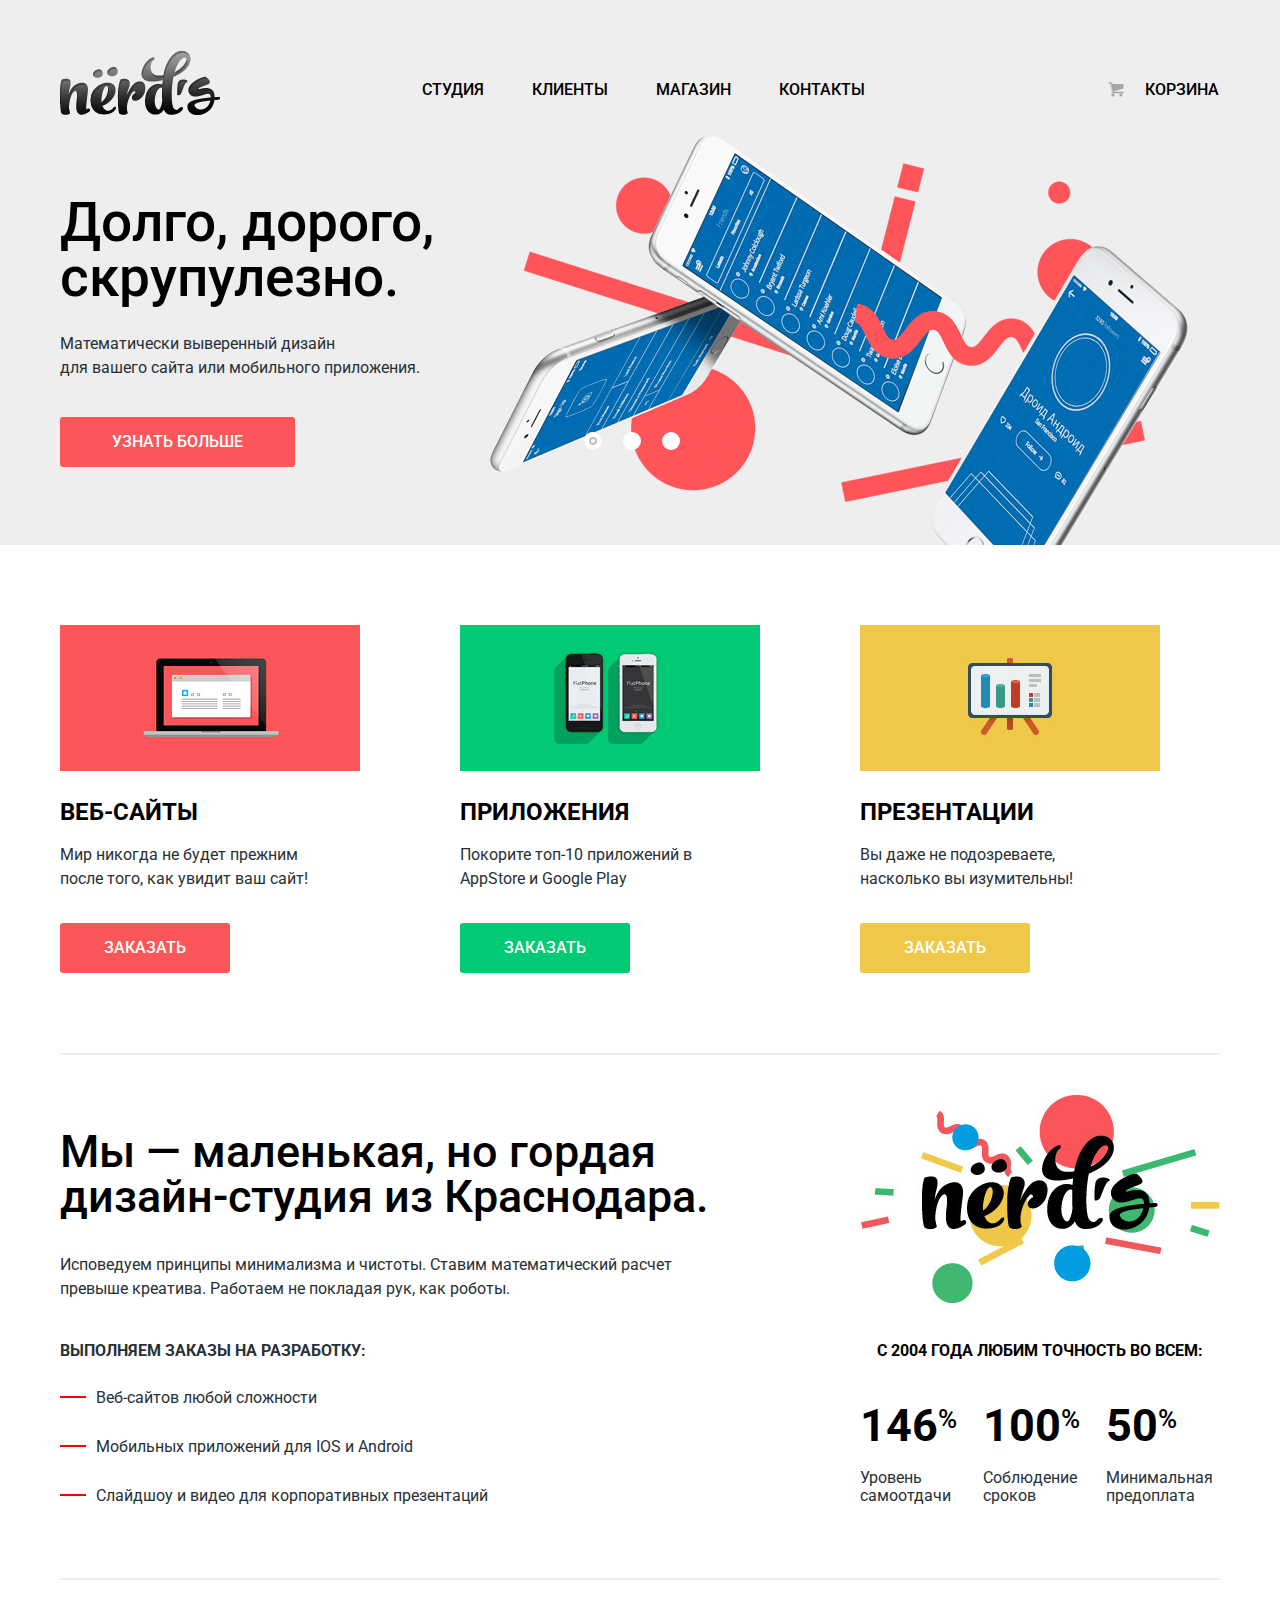
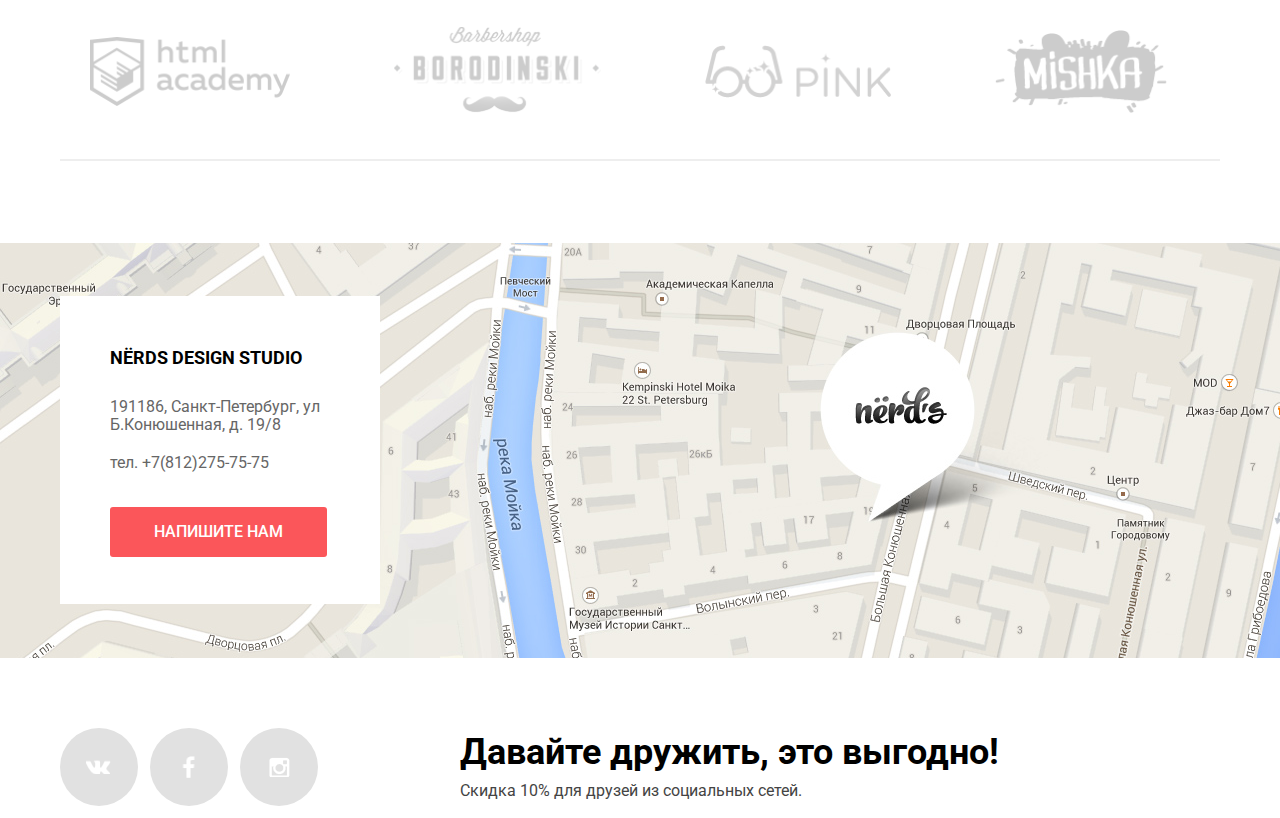
==== index.html @ c0fa2048 "15.02" ====
<!DOCTYPE html>
<html lang="ru">
  <head>
    <meta charset="utf-8">
    <title>Нёрдс</title>
    <link href="https://fonts.googleapis.com/css?family=Roboto:400,400i,500,700&amp;subset=cyrillic" rel="stylesheet">
    <link rel="stylesheet" type="text/css" href="css/normalize.css">
    <link rel="stylesheet" type="text/css" href="css/style.css">
  </head>
  <body>

    <header class="main-header">
      <div class="wrap clearfix">
        <nav class="main-nav">
          <a class="logo">
            <img src="img/content/nerds-logo.png" width="160" height="65" alt="Лого">
          </a>
          <ul class="main-menu">
            <li class="main-menu-item">
          	  <a href="#">Студия</a>
            </li>
            <li class="main-menu-item">
          	  <a href="#">Клиенты</a>
            </li>
            <li class="main-menu-item">
          	  <a href="catalog.html">Магазин</a>
            </li>
            <li class="main-menu-item">
          	  <a href="#">Контакты</a>
            </li>
          </ul>
        </nav>
        <div class="user-block">
      	  <a href="#">Корзина</a>
        </div>
      </div>  
    </header>

    <section class="slider">
        <input class="btn-1" type="radio" id="btn-1" name="toggle" checked>
        <input class="btn-2" type="radio" id="btn-2" name="toggle">
        <input class="btn-3" type="radio" id="btn-3" name="toggle">
      <div class="slider-controls">
        <label for="btn-1"></label>
        <label for="btn-2"></label>
        <label for="btn-3"></label>
      </div>
      <div class="wrap slides">
        <div class="slide slide-expensive">
          <div class="slide-text">
      	    <h2 class="slide-title title-main">Долго, дорого, скрупулезно.</h2>
      	    <p>Математически выверенный дизайн<br>
      	    для вашего сайта или мобильного приложения.</p>
      	    <a class="btn" href="#">Узнать больше</a>
      	  </div>
        </div>  
        <div class="slide slide-math">
      	  <div class="slide-text">
      	    <h2 class="slide-title title-main">Любим математику,
             как никто другой</h2>
      	    <p>Никакого креатива, только математические формулы для расчета идеальных пропорций.</p>
      	    <a class="btn" href="#">Узнать больше</a>
      	  </div>
        </div>
        <div class="slide slide-night">
      	  <div class="slide-text">
      	    <h2 class="slide-title title-main">Только ночь, только хардкор</h2>
      	    <p>Работать днем как все? Мы против этого. Ближе к полуночи работа только начинается.</p>
            <a class="btn" href="#">Узнать больше</a>
      	  </div>
        </div>
      </div>  
    </section>

    <main class="wrap">
      <ul class="advantages clearfix">
        <li class="advantage advantage-web">
          <h2 class="title-secondary advantage-title">Веб-сайты</h2>
          <p>Мир никогда не будет прежним после того, как увидит ваш сайт!</p>
          <a class="btn" href="#">Заказать</a>
        </li>
        <li class="advantage advantage-apps">
          <h2 class="title-secondary advantage-title">Приложения</h2>
          <p>Покорите топ-10 приложений в AppStore и Google Play</p>
          <a class="btn" href="#">Заказать</a>
        </li>
        <li class="advantage advantage-presentation">
          <h2 class="title-secondary advantage-title">Презентации</h2>
          <p>Вы даже не подозреваете, насколько вы изумительны!</p>
          <a class="btn" href="#">Заказать</a>
        </li>  
      </ul>
      <div class="promo clearfix">
        <section class="promo-text">
          <h2 class="promo-text-title">Мы — маленькая, но гордая дизайн-студия из Краснодара.</h2>
          <p>Исповедуем принципы минимализма и чистоты. Ставим математический расчет
          превыше креатива. Работаем не покладая рук, как роботы.</p>
          <h3 class="promo-text-title-second">
            Выполняем заказы на разработку:
          </h3>
          <ul class="features">
            <li>
              Веб-сайтов любой сложности
            </li>
            <li>
              Мобильных приложений для IOS и Android
            </li>
            <li>  
              Слайдшоу и видео для корпоративных презентаций
            </li>  
          </ul>
        </section>
        <div class="promo-block-main">
      	  <h4 class="title-percents">С 2004 года любим точность во всем:</h4>
      	  <ul class="percents">
      	    <li class="percents-item">
      	      <span class="number">146<sup>%</sup></span>
      	      <span class="number-item">Уровень самоотдачи</span>
      	    </li>
      	    <li class="percents-item">
      	      <span class="number">100<sup>%</sup></span>
      	      <span class="number-item">Соблюдение сроков</span>
      	    </li>
      	    <li class="percents-item">
      	      <span class="number">50<sup>%</sup></span>
      	      <span class="number-item">Минимальная предоплата</span>
      	    </li>
      	  </ul>
        </div>
      </div>  
      <div class="logos clearfix">
      	<img class="company-logo" src="img/content/htmlacademy-logo.png" width="200" height="68" alt="HTML Academy">
      	<img class="company-logo" src="img/content/borodinski-logo.png" width="207" height="90" alt="BORODINSKI">
        <img class="company-logo" src="img/content/pink-logo.png" width="186" height="51" alt="Pink">
        <img class="company-logo" src="img/content/mishka-logo.png" width="172" height="84" alt="MISHKA">
      </div>

    </main>

    <footer class="main-footer">
      <div class="map">
        <img src="img/content/map.jpg" width="1440" height="416" alt="Карта">
        <div class="wrap">
      	  <div class="mail-us">
      	    <h3 class="title-third-type mail-us-title">Nërds design studio</h3>
      	    <address>
      	    191186, Санкт-Петербург, ул Б.Конюшенная, д. 19/8
            </address>
      	    <p>тел. +7(812)275-75-75</p>
      	    <a class="btn" href="#">Напишите нам</a>
          </div>  
      	</div>
      </div>
      <div class="footer-bottom wrap clearfix">
        <div class="social-footer">
          <a class="social-btn vk" href="#">Вконтакте</a>
          <a class="social-btn fb" href="#">Фейсбук</a>
          <a class="social-btn inst" href="#">Инстаграм</a>
        </div>
        <div class="friendship">
      	  <b>Давайте дружить, это выгодно!</b>
      	  <p>Скидка 10% для друзей из социальных сетей.</p>
        </div>
      </div>  
    </footer>
    <div class="modal-content">
      <button class="modal-content-close" type="button" title="Закрыть">Закрыть</button>
      <form class="write-us" action="?" method="post" name="write-us">
    	  <fieldset class="write">
    		  <legend class="write-us-title">Напишите нам</legend>
          <div class="clearfix">
            <div class="pull-left">
    		      <label for="name-field">Ваше имя:</label>
    		      <input type="text" name="name" id="name-field" placeholder="Представьтесь,пожалуйста" required>
            </div>
            <div class="pull-right">
    		      <label for="e-mail-field">Ваш e-mail:</label>
    		      <input type="email" name="e-mail" id="e-mail-field" placeholder="Для отправки ответа" required>
            </div>
          </div>  
    		  <label for="letter-field">Текст письма:</label>
    		  <textarea name="letter" id="letter-field" placeholder="В свободной форме" rows="5" required></textarea>
    		  <input type="submit" class="btn" value="Отправить">
    	  </fieldset>
      </form>    
    </div>
    <script type="text/javascript">
      var link = document.querySelector(".mail-us .btn");
      var popup = document.querySelector(".modal-content");
      var close = popup.querySelector(".modal-content-close");

      var form = popup.querySelector("form");
      var name = popup.querySelector("[name=name]");
      var e-mail = popup.querySelector("[name=e-mail]");
      var storage = localStorage.getItem("name");



      link.addEventListener("click", function(event) {
    	event.preventDefault();
    	popup.classList.add("modal-content-show");

    	 if (storage) {
          name.value = storage;
          password.focus();
        } else {
    	  name.focus();
    	} 
      });

      close.addEventListener("click", function(event) {
        event.preventDefault();
        popup.classList.remove("modal-content-show");
      });

        form.addEventListener("submit", function(event) {
          if (!name.value || !e-mail.value) {
            event.preventDefault();
            console.log("Нужно ввести логин и пароль"); 
          }  else {
             localStorage.setItem("name", name.value);
        }
      }); 

      window.addEventListener("keydown", function(event) {
        if (event.keyCode === 27) {
          if (popup.classList.contains("modal-content-show")) {
            popup.classList.remove("modal-content-show");
          }
        }
      }); 
    </script>
  </body>
</html>
---- css/style.css ----
*,
*::before,
*::after { 
  box-sizing: border-box; 
}
body {
  margin: 0;
  padding: 0;
  min-width: 1200px;
  font-size: 16px;
  line-height: 1.5;
  font-weight: 400;
  color: #283136;
  font-family: "Roboto", "Arial", sans-serif;
}
.title-main {
  color: #000;
  font-size: 55px;
  line-height: 1;
  font-weight: 500;
}
.title-secondary {
  color: #000;
  font-size: 24px;
  line-height: 1.25;
}
.title-third-type {
  color: #000;
  font-size: 18px;
  line-height: 1.66;
  font-weight: 700;
  text-transform: uppercase;
}
.clearfix::after {
  content: "";
  display: table;
  clear: both;
}
.wrap {
  position: relative;
  width: 1200px;
  margin-right: auto;
  margin-left: auto;
  padding: 0 20px;
}
.btn {
  display: inline-block;
  padding: 16px 44px;
  border-radius: 3px;
  font-size: 16px;
  line-height: 1.125;
  font-weight: 500;
  text-transform: uppercase;
  text-decoration: none;
  color: #fff;
  background-color: #fb565a;
}
.btn:hover {
  background-color: #e74246;
}
.btn:active {
  color: rgba(255,255,255,0.3);
  background-color: #d7373b;
}
.main-header {
  padding: 0;
  margin: 0;
  background-color: #eee;
}
.main-nav {
  float: left;
  width: 1045px;
  padding: 0;
  margin-bottom: 0;
}
.logo {
  float: left;
  width: 160px;
  height: 65px;
  padding: 0;
  margin: 0;
  margin-top: 50px;
  margin-right: 40px;
}
.logo img {
  width: 160px;
  height: 65px;
}
.logo img:hover {
  opacity: 0.8;
}
.logo img:active {
  opacity: 0.3;
}
.main-menu {
  float: left;
  width: 845px;
  margin: 0;
  margin-top: 55px;
  padding: 0;
  padding-left: 138px; 
  list-style: none;
  font-size: 0;
}
.main-menu-item {
  display: inline-block;
  padding: 0;
  margin: 0;
  vertical-align: top;
  font-size: 16px;
}
.main-menu-item a {
  display: block;
  padding: 20px 24px;
  padding-bottom: 10px;
  font-size: 16px;
  line-height: 1.875;
  font-weight: 500;
  text-transform: uppercase;
  text-decoration: none;
  color: #000;
}
.main-menu a:active:not(.active) {
  color: #000;
  opacity: 0.3;
}
.main-menu-item a:hover:not(.active) {
  color: #fb565a;
}
.main-menu-item .active {
  position: relative;
}
.main-menu-item .active::after {
  content: "";
  position: absolute;
  height: 2px;
  right: 24px;
  left: 24px;
  bottom: 5px;

  background-color: #fb565a;
}
.user-block {
  position: relative;
  float: right;
  width: 115px;
  margin: 0;
  margin-top: 53px;
  padding: 0;
  padding-left: 20px;
}
.user-block a {
  display: block;
  padding-right: 0; 
  padding-left: 20px;
  padding-top: 25px;
  padding-bottom: 23px;
  color: #000;
  font-weight: 500;
  text-decoration: none;
  text-transform: uppercase;
}
.user-block a:hover {
  color: #fb565a;
}
.user-block a:active {
  opacity: 0.3;
}
.user-block::before {
  content: "";
  position: absolute;
  width: 25px;
  height: 25px;
  left: 0;
  bottom: 23px;
  background: transparent url("../img/sprite/sprite.png") no-repeat 50% -125px;
  opacity: 0.3;
}
.catalog-title {
  margin: 0;
  padding-top: 67px;
  padding-bottom: 104px;
  text-align: center;
}
.slider {
  position: relative;
  margin-bottom: 80px;
  background-color: #eee;
}
.slider-controls {
  position: absolute;
  bottom: 95px;
  left: 50%;
  width: 200px;
  height: 18px;
  margin-left: -100px;
  text-align: center;
  z-index: 1;
}
.slider input[type=radio] {
  position: absolute;
  opacity: 0;
}
.slider-controls label {
  display: inline-block;
  width: 18px;
  height: 18px;
  margin-right: 17px;
  border-radius: 50%;
  vertical-align: top;
  background-color: #fff;
  cursor: pointer;
  box-sizing: content-box;
}
#btn-1:checked ~ .slider-controls label[for="btn-1"],
#btn-2:checked ~ .slider-controls label[for="btn-2"],
#btn-3:checked ~ .slider-controls label[for="btn-3"] {
  width: 18px;
  height: 18px;	
 
  border-radius: 50%;
  box-shadow:
   
   inset 0 0 0 5px #fff,
   inset 0 0 0 7px #c1c1c1;
   
}
.slides {
  position: relative;
  min-height: 420px;
}
.slide {
  position: absolute;
  top: 0;
  left: 0;
  width: 100%;
  height: 100%;
  overflow: hidden;
  background-color: #eee;
}
.slide-title {
  display: block;
  width: 600px;
  margin: 0;
  margin-top: 15px;
}
.slide p {
  margin: 0;
  margin-top: 27px;
  margin-bottom: 37px;
  width: 412px;
}
.slide-expensive p {
  padding-right: 48px;
}
.slide-night p {
  padding-right: 66px;
}
.slide .btn {
  padding: 16px 52px;
}
.slide-expensive {
  display: block;
  padding-left: 20px;
  padding-top: 55px;
  padding-bottom: 80px;
  background-image: url("../img/content/slide1.png");
  background-repeat: no-repeat;
  background-position: 450px 10px;
}
.slide-math {
  display: none;
  padding-left: 20px;
  padding-top: 55px;
  padding-bottom: 80px;
  background-image: url("../img/content/slide2.png");
  background-repeat: no-repeat;
  background-position: 496px 0; 
}
.slide-night {
  display: none;
  padding-left: 20px;
  padding-top: 55px;
  padding-bottom: 80px;
  background-image: url("../img/content/slide3.png");
  background-repeat: no-repeat;
  background-position: 443px 11px;
}

#btn-1:checked ~ .slides .slide-expensive {
  display: block;
}
#btn-2:checked ~ .slides .slide-math {
  display: block;
}
#btn-3:checked ~ .slides .slide-night {
  display: block;
}
.advantages {
  padding: 0;
  padding-bottom: 80px;
  margin: 0;
  margin-bottom: 40px;
  list-style: none;
  border-bottom: 2px solid #eee;
}
.advantage {
  position: relative;
  padding-top: 147px;
  float: left;
  width: 300px;
  height: 348px;
  margin-right: 100px;
}
.advantage-web::before {
  content: "";
  position: absolute;
  top: 0;
  left: 0;
  width: 300px;
  height: 146px;
  background: #fb565a url("../img/content/illustration-1.jpg") no-repeat 50% 50%;
}
.advantage-apps::before {
  content: "";
  position: absolute;
  top: 0;
  left: 0;
  width: 300px;
  height: 146px;
  background: #00ca74 url("../img/content/illustration-2.jpg") no-repeat 50% 50%;
}
.advantage-presentation::before {
  content: "";
  position: absolute;
  top: 0;
  left: 0;
  width: 300px;
  height: 146px;
  background: #efc849 url("../img/content/illustration-3.jpg") no-repeat 50% 50%;
}
.advantage:last-child {
  margin-right: 0;
}
.advantage-title {
  margin: 0;
  margin-top: 25px;
  font-weight: 700;
  color: #000;
  text-transform: uppercase;
}
.advantage p {
  margin-bottom: 32px;
  width: 250px;
}
.advantage-apps .btn {
  background-color: #00ca74;
}
.advantage-apps .btn:hover {
  background-color: #00bc6c;
}
.advantage-apps .btn:active {
  background-color: #00aa62;
}
.advantage-presentation .btn {
  background-color: #efc84a;
}
.advantage-presentation .btn:hover {
  background-color: #eab534;
}
.advantage-presentation .btn:active {
  background-color: #e5a722;
}
.promo-text {
  float: left;
  width: 660px;
  margin-right: 0;
  padding-top: 34px;
}
.promo-text-title {
  margin: 0;
  margin-bottom: 34px; 
  font-size: 45px;
  line-height: 1;
  font-weight: 500;
  color: #000;
}
.promo-text p {
  margin-bottom: 38px;
}
.promo-text-title-second {
  margin-bottom: 23px;
  font-size: 16px;
  line-height: 1.5;
  text-transform: uppercase;
  font-weight: 700;
}
.features {
  padding: 0;
  margin: 0;
  list-style: none;
}
.features li {
  position: relative;
  margin-bottom: 25px;
  padding-left: 36px;
  font-size: 16px;
  line-height: 1.5;
  color: #283136;
}
.features li::before {
  content: "";
  position: absolute;
  top: 0;
  left: 0;
  width: 26px;
  height: 12px;
  border-bottom: 2px solid red;
}
.promo-block-main {
  position: relative;
  float: right;
  padding-top: 208px; 
  width: 360px;
}
.promo-block-main::before {
  content: "";
  position: absolute;
  top: 0;
  left: 0;
  width: 360px;
  height: 208px;
  background: url("../img/content/nerds-illustration.jpg") no-repeat 50% 50%;
}
.title-percents {
  margin-top: 36px;
  margin-bottom: 50px;
  font-size: 16px;
  line-height: 1.5;
  text-align: center;
  text-transform: uppercase;
  color: #000;
  font-weight: 700;
}
.percents {
  list-style: none;
  margin: 0;
  padding: 0;
  padding-top: 8px;
  font-size: 0;
}
.percents-item {
  display: inline-block;
  vertical-align: top;
  padding: 0;
  margin-bottom: 0;
  margin-right: 23px;
  width: 100px;
  font-size: 16px;
}
.percents-item:last-child {
  margin-right: 0;
}
.number {
  display: block;
  color: #000;
  font-size: 45px;
  line-height: 10.06px;
  font-weight: 700;
}
.number sup {
  font-size: 26px;
  font-weight: 500;
}
.number-item {
  display: block;
  padding-top: 37px;
  font-size: 16px;
  line-height: 1.125;
}
.promo {
  margin-bottom: 45px;
}
.logos {
  padding-top: 47px;
  padding-bottom: 43px;
  border-top: 2px solid #eee;
  border-bottom: 2px solid #eee;
}
.company-logo {
  display: inline-block;
  margin-right: 100px;
  vertical-align: middle;
  opacity: 0.2;
}
.company-logo:first-child {
  margin-left: 30px;
}
.company-logo:last-child {
  margin-right: 0;
}
.company-logo:hover {
  opacity: 1;
}
.company-logo:active {
  opacity: 0.1;
}
.choice-form {
  float: left;
  width: 260px;
  margin-top: 60px;
  margin-right: 100px;
}
.range-filter-title {
  margin: 0;
}
.range-filter {
  padding: 47px 0 20px;
  width: 260px;
  margin-bottom: 30px; 
}
.range-controls {
  position: relative;
  height: 41px;
  padding-top: 39px;
  padding-right: 20px;
  padding-left: 20px; 
  margin-bottom: 15px;
  border-radius: 5px;
  background-color: #eee;
  box-sizing: content-box;
}
.range-controls .scale {
  height: 2px;
  background-color: #d7dcde;
}
.range-controls .bar {
  margin-left: 8%;
  width: 50%;
  height: 2px;
  background-color: #00ca74;
}
.range-controls .toggle {
  position: absolute;
  top: 30px;
  left: 0;
  width: 4px;
  height: 4px;
  cursor: pointer;
  border: 8px solid #fff;
  border-radius: 50%; 
  background-color: #ababab;
  box-shadow: 0 2px 1px 0 #cfcfcf;
  box-sizing: content-box;
}
.range-controls .toggle-min {
  left: 20px;
}
.range-controls .toggle-max {
  left: 145px;
}
.price-controls {
  font-size: 0;
}
.price-controls label {
  display: inline-block;
  font-size: 16px;
  color: #283136;
  text-transform: uppercase;
}
.max-price {
  text-align: right;
}
.price-controls input {
  margin-left: 12px;
  margin-right: 30px;
  padding: 10px 15px;
  border: none;
  border-radius: 5px;
  width: 50px; 
  font-family: 'Roboto', 'Arial', sans-serif;
  font-size: 16px;
  text-align: center;
  color: #283136;
  background-color: #eee;
  box-sizing: content-box;
}
.price-controls input[name="max-price"] {
  margin-right: 0;
}
.grid,
.hangs {
  margin: 0;
  margin-bottom: 25px; 
  padding: 0;
  border: none;
}
.grid legend {
  padding: 4px 0 7px;
}
.hangs legend {
  padding: 10px 0 7px;
}
.grid label,
.hangs label {
  position: relative;
  display: inline-block;
  padding: 10px 36px 10px;
  font-size: 16px;
  line-height: 1.25;
  color: #283136;
}
.grid input,
.hangs input {
  display: none;
  padding: 10px 0;
  width: 36px;
}
.grid label:before {
  position: absolute;
  content: "";
  left: 2px;
  top: 8px;
  width: 17px;
  height: 17px;
  border: 3px solid #000;
  border-radius: 50px;
  background-color: #fff;
  opacity: 0.4;
  box-sizing: content-box; 
}
.grid input:checked + label:before {
  left: 5px;
  top: 11px;
  width: 7px;
  height: 7px;
  border: 5px solid #fff;
  border-radius: 50px; 
  background-color: #4d4d4d;
  box-shadow: 0 0 0 3px #4d4d4d;
  opacity: 0.4;
  box-sizing: content-box;
}
.grid input:hover ~ label {
  color: #000;
  cursor: pointer;
}
.grid input:hover + label:before {
    opacity: 1;
    cursor: pointer;
}
.grid input:active ~ label {
  color: #000;
  cursor: pointer;
}
.grid input:active + label:before {
    opacity: 1;
    cursor: pointer;
}
.grid input:disabled + label,
.hangs input:disabled + label {
	opacity: 0.3;
	cursor: not-allowed;
}
.grid input:disabled + label::before,
.hangs input:disabled + label::before {
	opacity: 0.1;
	cursor: not-allowed;
}
.hangs input:checked + label:before {
  position: absolute;
  content: "";
  top: 1px;
  left: 0;
  width: 30px;
  height: 30px;
  border: none;
  background: #fff url("../img/sprite/sprite.png")no-repeat 0 100%;
}
.hangs label:before {
  position: absolute;
  content: "";
  left: 2px;
  top: 8px;
  width: 18px;
  height: 18px;
  border: 2px solid #4d4d4d;
  border-radius: 5px;
  background-color: #fff; 
  opacity: 0.4;
  box-sizing: content-box;
}
.hangs input:hover + label {
	color: #000;
	cursor: pointer;
}
.hangs input:hover + label::before {
	opacity: 1;
	cursor: pointer;
}
.hangs input:active + label {
	color: #000;
	cursor: pointer;
}
.hangs input:active + label::before {
	opacity: 1;
	cursor: pointer;
}
input.show {
  font-family: inherit;	
  margin-top: 14px;
  padding: 16px 87px; 
  border: none;
}
.gallery {
  float: right;
  width: 760px;
  margin-top: 57px;
}
.sorter {
  margin: 0;
  margin-bottom: 50px;
  padding: 0;
}
.sorter .title-third-tipe {
  padding-top: 15px;
}
.sorter-list {
  float: right;
  list-style: none;
  margin: 0;
  padding: 0;
  width: 372px;
  font-size: 0;
}
.sorter-item {
  display: inline-block;
  padding: 0;
  margin: 0;
  vertical-align: middle;
}
.sorter-item button {
  display: block;
  margin:0;
  padding: 8px 12px 12px 12px;
  background: none;
  border: none;
  font-size: 14px;
  line-height: 1.28;
  font-weight: 400;
  color: #000;
  text-transform: uppercase;
  opacity: 0.3;
}
.sorter-item .little-nav {
  padding-right: 0;
  padding-left: 20px;
  font-size: 10px;
}
.sorter-item button:hover {
  opacity: 0.6;
  cursor: pointer;
}
.sorter-item button:active {
  opacity: 1;
}
.sorter-item .active {
  opacity: 1;
}
.gallery-item {
  position: relative;
  float: left;
  padding-top: 40px;
  width: 360px;
  height: 615px;
  margin-right: 40px;
  margin-left: 0;
  margin-bottom: 39px;
}
.gallery-item:nth-child(2n) {
	margin-right: 0;
}
.gallery-item::before {
  content: "";
  position: absolute;
  top: 0;
  left: 0;
  width: 360px;
  height: 40px;
  background: #e9e9e9 url("../img/icons/browser.png") no-repeat 50% 50%;
  opacity: 0.12;
}
.gallery-item:hover::before {
  opacity: 1;
}
.description {
  display: none;
  position: absolute;
  bottom: 0;
  left: 0;
  padding: 30px 60px;
  padding-bottom: 43px;
  width: 360px;
  text-align: center;
  background-color: #eee;
}
.item-title {
	color: #000;
	text-decoration: none;
}
.description-title {
  margin: 0;
}
.description p {
  margin-bottom: 32px;
  font-size: 16px;
  line-height: 1.125;
  color: #666;
}
.description .btn {
  padding: 16px 60px;
}
.description .btn:active {
  color: #fff;
}
.gallery-item:hover .description {
  display: block;
}
.paginator {
  padding: 0;
  margin: 0;
  margin-top: 22px;
  list-style: none;
}
.paginator-item {
  display: inline-block;
  vertical-align: top;
  margin-right: 10px;
}
.paginator-item a {
  display: block;
  padding: 16px;
  width: 50px;
  height: 50px;
  font-size: 16px;
  line-height: 1.125;
  font-weight: 500;
  color: #000;
  text-decoration: none;
  background-color: #eee;
  text-align: center;
  vertical-align: middle;
}
.paginator-item a:hover:not(.active) {
  background-color: #dfdfdf;
}
.paginator-item a:active:not(.active) {
  color: rgba(0,0,0,0.3);
  background-color: #d5d5d5;
  box-shadow: inset 0 3px 0 0 #bfbfbf;
}
.paginator-item .active {
  background-color: #fff;
  border: 3px solid #dbdbdb;
}
.paginator-item .btn {
  padding: 16px 77px;
  width: 260px;
}
.show {
  display: inline-block;
  padding: 16px 44px;
  border-radius: 3px;
  font-family: inherit;
  font-size: 16px;
  line-height: 1.125;
  font-weight: 400;
  text-transform: uppercase;
  text-decoration: none;
  background-color: #eee;
  color: #000;
}
.show:hover {
  background-color: #dfdfdf; 
}
.show:active {
  color: rgba(0,0,0,0.3);
  background-color: #d5d5d5;
  box-shadow: inset 0 3px 0 0 #bfbfbf;
}
.main {
  margin-bottom: 62px;
}
.main-footer {
  margin-top: 82px;
  background-color: #fff;
}
.catalog-main-footer {
  margin-top: 60px;
}
img {
  max-width: 100%;
  height: auto;
}
.map {
  position: relative;
  min-height: 415px;
  background-color: #e9e5dc;
  overflow: hidden;
}
.map .wrap {
  min-height: 415px;
}
.map img {
  position: absolute;
  top: 0;
  bottom: 0;
  left: 0;
  right: 0;
  margin: auto;
  max-width: none;
}
.mail-us {
  position: absolute;
  bottom: 54px;
  left: 20px;
  padding: 47px 50px;
  width: 320px;
  background-color: #fff;
}
.mail-us-title {
  padding: 0;
  margin: 0;
  margin-bottom: 25px;
  font-size: 18px;
  line-height: 1.66;
  font-weight: bold;
  text-transform: uppercase;
}
.mail-us address {
  font-size: 16px;
  line-height: 1.125;
  color: #666;
  font-style: normal;
}
.mail-us p {
  padding: 0;
  margin-top: 20px;
  margin-bottom: 35px;
  font-size: 16px;
  line-height: 1.125;
  color: #666;
}
.footer-bottom {
  margin-top: 70px;
}
.social-footer {
  float: left;
  width: 300px;
  margin-right: 100px;
  font-size: 0;
}
.social-btn {
  position: relative;
  display: inline-block;
  width: 78px;
  height: 78px;
  border-radius: 50%;
  margin-right: 12px;
  vertical-align: top;
  font-size: 0;
  background-color: #e1e1e1;
}
.vk::before {
  position: absolute;
  content: "";
  top: 29px;
  left: 26px;
  width: 26px;
  height: 17px;
  background: transparent url("../img/sprite/sprite.png")no-repeat 50% 65%;
}
.fb::before {
  position: absolute;
  content: "";
  top: 25px;
  left: 27px;
  width: 25px;
  height: 25px;
  background: transparent url("../img/sprite/sprite.png")no-repeat 50% -200px;
}
.inst::before {
  position: absolute;
  content: "";
  top: 27px;
  left: 29px;
  width: 22px;
  height: 22px;
  background: transparent url("../img/sprite/sprite.png")no-repeat 50% -175px;
}
.social-btn:hover {
  background-color: #e74246;
}
.social-btn:active {
  background-color: #d7373b;
}
.vk:active::before,
.fb:active::before,
.inst:active::before {
  opacity: 0.3;
}
.friendship {
  float: left;
  width: 760px;
}
.friendship b {
  display: block;
  margin-top: 6px;
  font-size: 36px;
  line-height: 1;
  color: #000;
  font-weight: 700;
}
.friendship p {
  margin-top: 10px;
  padding: 0;
  font-size: 16px;
  line-height: 1.37;
  color: #444;
}
.pull-left {
  float: left;
}
.pull-right {
  float: right;
}
.modal-content {
  display: none;
  position: absolute;
  top: 120px;
  left: 50%;
  margin-left: -480px;
  width: 960px;
  padding: 67px 100px 84px 100px;
  color: #000;
  background-color: #fff;
  box-shadow: 0 30px 50px rgba(0,0,0,0.7);
  z-index: 1; 
}
.modal-content-show {
  display: block;
}
 .modal-content-close {
  position: absolute;
  top: 78px;
  right: 90px;
  width: 25px;
  height: 25px;
  font-size: 0;
  background-color: #fff;
  border: 0; 
  cursor: pointer;
}
.modal-content-close::before,
.modal-content-close::after {
  content: "";
  position: absolute;
  top: 8px;
  right: -4px;
  width: 26px;
  height: 5px;
  background-color: #fb565a;
  border-radius: 1px;
  opacity: 0.3; 
}
.modal-content-close::before {
  transform: rotate(45deg);
}
.modal-content-close::after {
  transform: rotate(-45deg);
}
.modal-content-close:hover::before,
.modal-content-close:hover::after {
  background-color: #fb565a;
  opacity: 1;
}
.modal-content-close:active::before,
.modal-content-close:active::after {
  opacity: 0.1;
}
.write {
  border: none;
  padding: 0;
  margin: 0;
  outline: none;
}
.write-us-title {
  margin: 0;
  margin-bottom: 40px;
  font-size: 45px;
  line-height: 1;
  font-weight: 700;
  color: #000;
}
.write input {
  margin-right: 40px;
  width: 360px;
  margin: 0;
  margin-bottom: 33px;
  padding: 14px;
  border: 2px solid #d7dcde;
  border-radius: 3px;
  vertical-align: top;
  outline: none;
}
.write input:hover {
  border-color: #b4b9bb;
}
.write input:focus {
  border-color: #000;
  color: #444;
}
.write input:invalid {
  border-color: #e74246;
  color: #e74246;
}
.write label {
  display: block;
  margin-bottom: 10px;
  font-size: 16px;
  line-height: 1.125;
  font-weight: 700;
}
.write textarea {
  width: 100%;
  padding: 12px 14px;
  min-height: 117px;
  border: 2px solid #d7dcde;
  border-radius: 3px;
  resize: none;
  outline: none;
}
.write textarea:hover {
  border-color: #b4b9bb;
}
.write textarea:focus {
  border-color: #000;
  color: #444;
}
.write .btn {
  border: none;
  padding: 16px;
  margin-top: 40px;
  margin-bottom: 0;
  width: 260px;
}
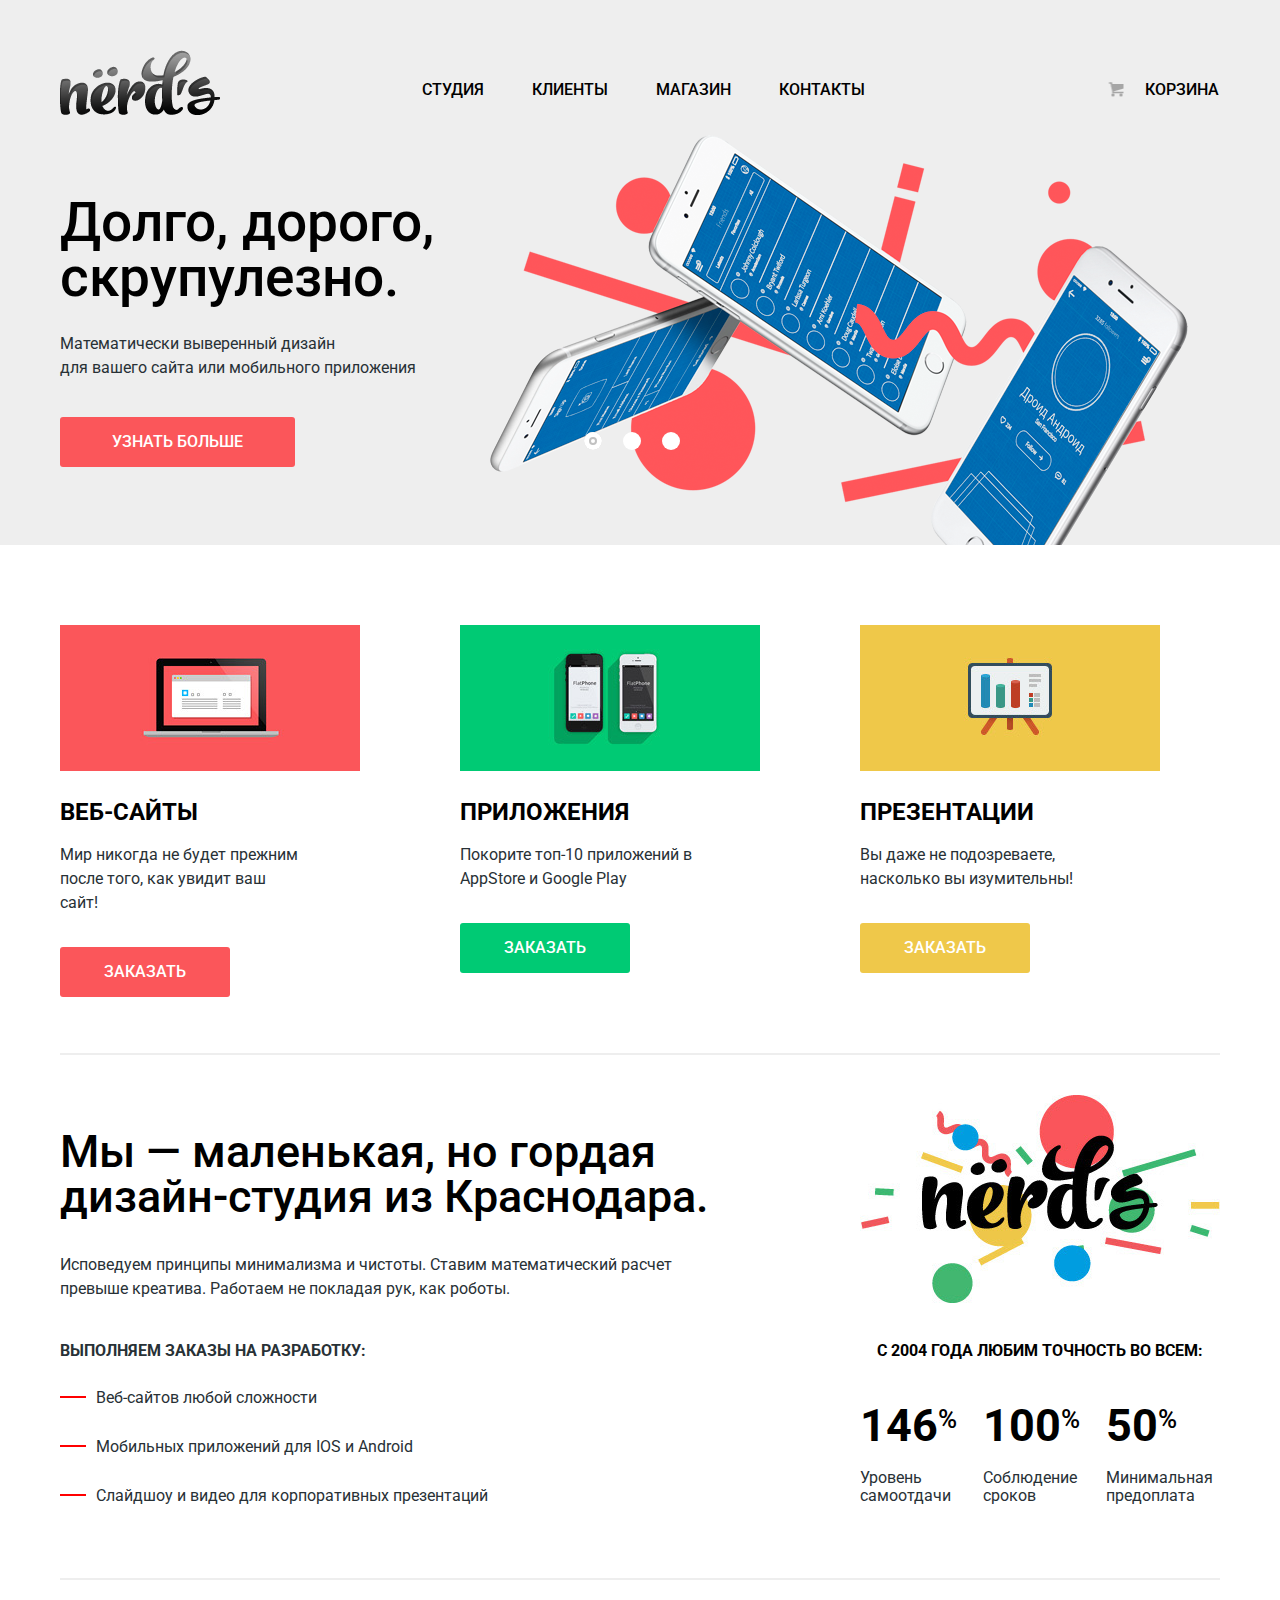
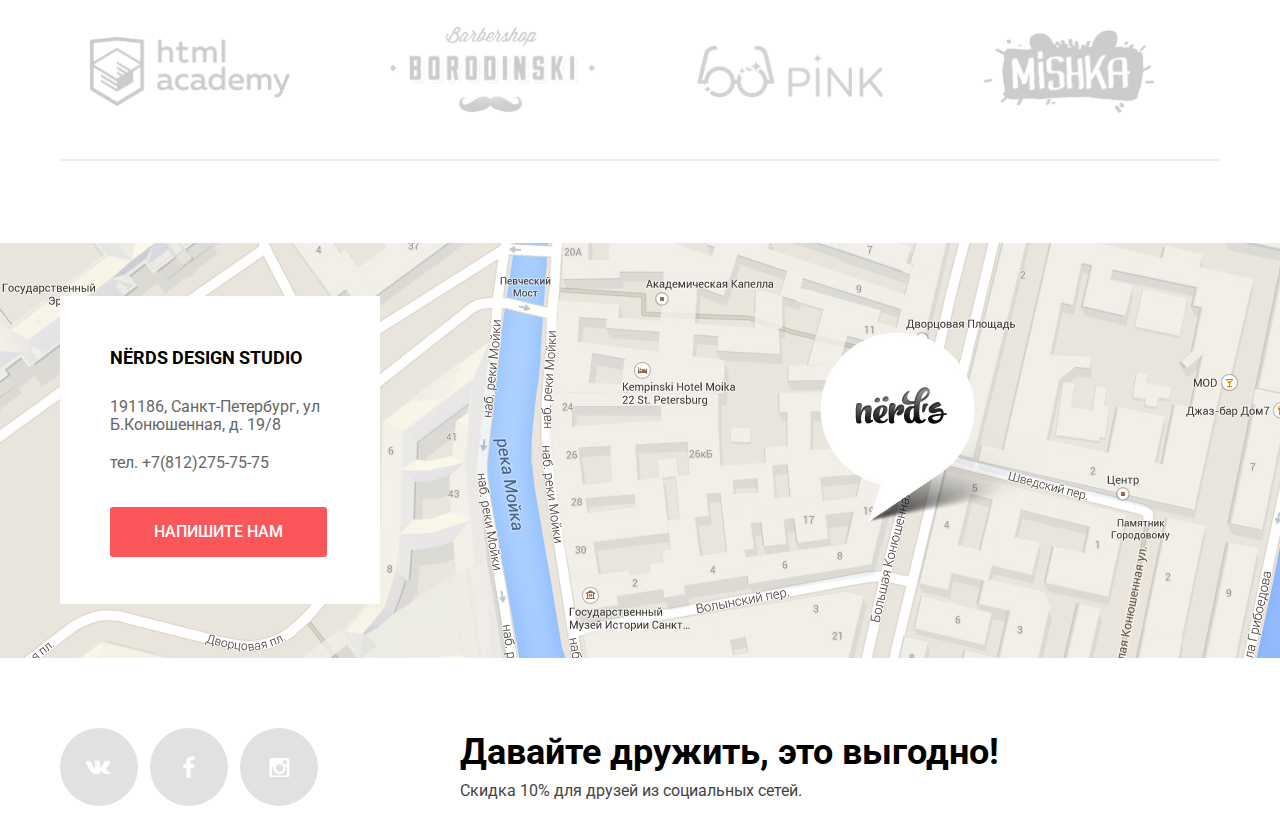
==== commit 7a97c627: "button" ====
--- a/index.html
+++ b/index.html
@@ -50,7 +50,7 @@
           <div class="slide-text">
       	    <h2 class="slide-title title-main">Долго, дорого, скрупулезно.</h2>
       	    <p>Математически выверенный дизайн<br>
-      	    для вашего сайта или мобильного приложения.</p>
+            для вашего сайта или мобильного приложения</p>
       	    <a class="btn" href="#">Узнать больше</a>
       	  </div>
         </div>  
@@ -64,7 +64,8 @@
         </div>
         <div class="slide slide-night">
       	  <div class="slide-text">
-      	    <h2 class="slide-title title-main">Только ночь, только хардкор</h2>
+      	    <h2 class="slide-title title-main">Только ночь,<br>
+            только хардкор</h2>
       	    <p>Работать днем как все? Мы против этого. Ближе к полуночи работа только начинается.</p>
             <a class="btn" href="#">Узнать больше</a>
       	  </div>
@@ -129,10 +130,18 @@
         </div>
       </div>  
       <div class="logos clearfix">
-      	<img class="company-logo" src="img/content/htmlacademy-logo.png" width="200" height="68" alt="HTML Academy">
-      	<img class="company-logo" src="img/content/borodinski-logo.png" width="207" height="90" alt="BORODINSKI">
-        <img class="company-logo" src="img/content/pink-logo.png" width="186" height="51" alt="Pink">
-        <img class="company-logo" src="img/content/mishka-logo.png" width="172" height="84" alt="MISHKA">
+        <a class="company-logo" href="#">
+      	  <img  src="img/content/htmlacademy-logo.png" width="200" height="68" alt="HTML Academy">
+        </a>
+        <a class="company-logo" href="#">
+      	  <img src="img/content/borodinski-logo.png" width="207" height="90" alt="BORODINSKI">
+        </a>
+        <a class="company-logo" href="#">
+          <img src="img/content/pink-logo.png" width="186" height="51" alt="Pink">
+        </a>
+        <a class="company-logo" href="#">
+          <img  src="img/content/mishka-logo.png" width="172" height="84" alt="MISHKA">
+        </a>
       </div>
 
     </main>
@@ -148,8 +157,9 @@
             </address>
       	    <p>тел. +7(812)275-75-75</p>
       	    <a class="btn" href="#">Напишите нам</a>
-          </div>  
+          </div>
       	</div>
+
       </div>
       <div class="footer-bottom wrap clearfix">
         <div class="social-footer">
@@ -166,69 +176,41 @@
     <div class="modal-content">
       <button class="modal-content-close" type="button" title="Закрыть">Закрыть</button>
       <form class="write-us" action="?" method="post" name="write-us">
-    	  <fieldset class="write">
-    		  <legend class="write-us-title">Напишите нам</legend>
-          <div class="clearfix">
+    	<fieldset class="write">
+    	  <legend class="write-us-title">Напишите нам</legend>
+    	  <div class="clearfix">
             <div class="pull-left">
-    		      <label for="name-field">Ваше имя:</label>
-    		      <input type="text" name="name" id="name-field" placeholder="Представьтесь,пожалуйста" required>
+    		  <label for="name-field">Ваше имя:</label>
+    		  <input type="text" name="name" id="name-field" placeholder="Представьтесь,пожалуйста">
             </div>
             <div class="pull-right">
-    		      <label for="e-mail-field">Ваш e-mail:</label>
-    		      <input type="email" name="e-mail" id="e-mail-field" placeholder="Для отправки ответа" required>
+    		  <label for="e-mail-field">Ваш e-mail:</label>
+    		  <input type="email" name="e-mail" id="e-mail-field" placeholder="Для отправки ответа">
             </div>
           </div>  
-    		  <label for="letter-field">Текст письма:</label>
-    		  <textarea name="letter" id="letter-field" placeholder="В свободной форме" rows="5" required></textarea>
-    		  <input type="submit" class="btn" value="Отправить">
-    	  </fieldset>
+    	  <label for="letter-field">Текст письма:</label>
+    	  <textarea name="letter" id="letter-field" placeholder="В свободной форме" rows="5"></textarea>
+    	  <input type="submit" class="btn" value="Отправить">
+    	</fieldset>
       </form>    
-    </div>
-    <script type="text/javascript">
+    </div>  
+    
+    <script>
       var link = document.querySelector(".mail-us .btn");
+
       var popup = document.querySelector(".modal-content");
       var close = popup.querySelector(".modal-content-close");
 
-      var form = popup.querySelector("form");
-      var name = popup.querySelector("[name=name]");
-      var e-mail = popup.querySelector("[name=e-mail]");
-      var storage = localStorage.getItem("name");
-
-
-
       link.addEventListener("click", function(event) {
-    	event.preventDefault();
-    	popup.classList.add("modal-content-show");
-
-    	 if (storage) {
-          name.value = storage;
-          password.focus();
-        } else {
-    	  name.focus();
-    	} 
+        event.preventDefault();
+        popup.classList.add("modal-content-show");
       });
 
       close.addEventListener("click", function(event) {
         event.preventDefault();
         popup.classList.remove("modal-content-show");
       });
-
-        form.addEventListener("submit", function(event) {
-          if (!name.value || !e-mail.value) {
-            event.preventDefault();
-            console.log("Нужно ввести логин и пароль"); 
-          }  else {
-             localStorage.setItem("name", name.value);
-        }
-      }); 
-
-      window.addEventListener("keydown", function(event) {
-        if (event.keyCode === 27) {
-          if (popup.classList.contains("modal-content-show")) {
-            popup.classList.remove("modal-content-show");
-          }
-        }
-      }); 
+      
     </script>
   </body>
 </html>
--- a/css/style.css
+++ b/css/style.css
@@ -13,6 +13,10 @@
   color: #283136;
   font-family: "Roboto", "Arial", sans-serif;
 }
+img {
+  max-width: 100%;
+  height: auto;
+} 
 .title-main {
   color: #000;
   font-size: 55px;
@@ -61,6 +65,8 @@
 .btn:active {
   color: rgba(255,255,255,0.3);
   background-color: #d7373b;
+  box-shadow: inset 0 3px 0 0 #c13135;
+  outline: none;
 }
 .main-header {
   padding: 0;
@@ -120,12 +126,13 @@
   text-decoration: none;
   color: #000;
 }
-.main-menu a:active:not(.active) {
-  color: #000;
-  opacity: 0.3;
-}
 .main-menu-item a:hover:not(.active) {
   color: #fb565a;
+}
+.main-menu a:active:not(.active) {
+  color: #000;
+  opacity: 0.3;
+  cursor: not-allowed;
 }
 .main-menu-item .active {
   position: relative;
@@ -179,7 +186,7 @@
 .catalog-title {
   margin: 0;
   padding-top: 67px;
-  padding-bottom: 104px;
+  padding-bottom: 107px;
   text-align: center;
 }
 .slider {
@@ -206,24 +213,22 @@
   width: 18px;
   height: 18px;
   margin-right: 17px;
-  border-radius: 50%;
+  border-radius: 50px;
   vertical-align: top;
   background-color: #fff;
   cursor: pointer;
-  box-sizing: content-box;
+  box-sizing: content-boxpx
 }
 #btn-1:checked ~ .slider-controls label[for="btn-1"],
 #btn-2:checked ~ .slider-controls label[for="btn-2"],
 #btn-3:checked ~ .slider-controls label[for="btn-3"] {
   width: 18px;
-  height: 18px;	
- 
-  border-radius: 50%;
+  height: 18px;
+  border-radius: 50px;
+  background-color: #fff;
   box-shadow:
-   
-   inset 0 0 0 5px #fff,
-   inset 0 0 0 7px #c1c1c1;
-   
+    inset 0 0 0 5px #fff,
+    inset 0 0 0 7px #c1c1c1;
 }
 .slides {
   position: relative;
@@ -250,11 +255,11 @@
   margin-bottom: 37px;
   width: 412px;
 }
+.slide-night p {
+  padding-right: 67px;
+}
 .slide-expensive p {
   padding-right: 48px;
-}
-.slide-night p {
-  padding-right: 66px;
 }
 .slide .btn {
   padding: 16px 52px;
@@ -351,7 +356,13 @@
 }
 .advantage p {
   margin-bottom: 32px;
-  width: 250px;
+  width: 247px;
+}
+.advantage .btn {
+  outline: none;
+}
+.advantage-web .btn:active {
+  box-shadow: inset 0 3px 0 0 #c13135;
 }
 .advantage-apps .btn {
   background-color: #00ca74;
@@ -361,6 +372,7 @@
 }
 .advantage-apps .btn:active {
   background-color: #00aa62;
+  box-shadow: inset 0 3px 0 0 #009958;
 }
 .advantage-presentation .btn {
   background-color: #efc84a;
@@ -370,6 +382,7 @@
 }
 .advantage-presentation .btn:active {
   background-color: #e5a722;
+  box-shadow: inset 0 3px 0 0 #ce961f;
 }
 .promo-text {
   float: left;
@@ -486,6 +499,7 @@
   padding-bottom: 43px;
   border-top: 2px solid #eee;
   border-bottom: 2px solid #eee;
+  font-size: 0;
 }
 .company-logo {
   display: inline-block;
@@ -508,14 +522,14 @@
 .choice-form {
   float: left;
   width: 260px;
-  margin-top: 60px;
+  margin-top: 57px;
   margin-right: 100px;
 }
 .range-filter-title {
   margin: 0;
 }
 .range-filter {
-  padding: 47px 0 20px;
+  padding: 48px 0 20px;
   width: 260px;
   margin-bottom: 30px; 
 }
@@ -641,39 +655,13 @@
   opacity: 0.4;
   box-sizing: content-box;
 }
-.grid input:hover ~ label {
-  color: #000;
-  cursor: pointer;
-}
-.grid input:hover + label:before {
-    opacity: 1;
-    cursor: pointer;
-}
-.grid input:active ~ label {
-  color: #000;
-  cursor: pointer;
-}
-.grid input:active + label:before {
-    opacity: 1;
-    cursor: pointer;
-}
-.grid input:disabled + label,
-.hangs input:disabled + label {
-	opacity: 0.3;
-	cursor: not-allowed;
-}
-.grid input:disabled + label::before,
-.hangs input:disabled + label::before {
-	opacity: 0.1;
-	cursor: not-allowed;
-}
 .hangs input:checked + label:before {
   position: absolute;
   content: "";
-  top: 1px;
+  top: 6px;
   left: 0;
   width: 30px;
-  height: 30px;
+  height: 25px;
   border: none;
   background: #fff url("../img/sprite/sprite.png")no-repeat 0 100%;
 }
@@ -690,32 +678,45 @@
   opacity: 0.4;
   box-sizing: content-box;
 }
-.hangs input:hover + label {
-	color: #000;
-	cursor: pointer;
-}
-.hangs input:hover + label::before {
-	opacity: 1;
-	cursor: pointer;
-}
-.hangs input:active + label {
-	color: #000;
-	cursor: pointer;
-}
-.hangs input:active + label::before {
-	opacity: 1;
-	cursor: pointer;
+.grid input:checked + label,
+.hangs input:checked + label {
+  color: #000;
+}
+.grid input[type="radio"]:active + label,
+.grid input[type="radio"]:hover + label,
+.hangs input[type="checkbox"]:active + label,
+.hangs input[type="checkbox"]:hover + label {
+  color: #000;
+  cursor: pointer;
+}
+.grid input[type="radio"]:active + label::before,
+.grid input[type="radio"]:hover + label::before,
+.hangs input[type="checkbox"]:active + label::before,
+.hangs input[type="checkbox"]:hover + label::before {
+    opacity: 1;
+    cursor: pointer;
+}
+.grid input:disabled + label,
+.hangs input:disabled + label {
+  opacity: 0.3;
+  pointer-events: none;
+}
+.grid input:disabled + label::before,
+.hangs input:disabled + label::before {
+  opacity: 0.1;
+  pointer-events: none;
 }
 input.show {
-  font-family: inherit;	
   margin-top: 14px;
   padding: 16px 87px; 
   border: none;
+  font-family: inherit;
+  outline: none;
 }
 .gallery {
   float: right;
   width: 760px;
-  margin-top: 57px;
+  margin-top: 54px;
 }
 .sorter {
   margin: 0;
@@ -745,6 +746,7 @@
   padding: 8px 12px 12px 12px;
   background: none;
   border: none;
+  font-family: inherit; 
   font-size: 14px;
   line-height: 1.28;
   font-weight: 400;
@@ -773,12 +775,13 @@
   padding-top: 40px;
   width: 360px;
   height: 615px;
+  margin-top: 0;
   margin-right: 40px;
   margin-left: 0;
-  margin-bottom: 39px;
+  margin-bottom: 36px;
 }
 .gallery-item:nth-child(2n) {
-	margin-right: 0;
+  margin-right: 0;
 }
 .gallery-item::before {
   content: "";
@@ -792,6 +795,10 @@
 }
 .gallery-item:hover::before {
   opacity: 1;
+}
+.title-item {
+  color: #000;
+  text-decoration: none;
 }
 .description {
   display: none;
@@ -804,10 +811,6 @@
   text-align: center;
   background-color: #eee;
 }
-.item-title {
-	color: #000;
-	text-decoration: none;
-}
 .description-title {
   margin: 0;
 }
@@ -826,10 +829,13 @@
 .gallery-item:hover .description {
   display: block;
 }
+.gallery-item:hover {
+  box-shadow: 0 0 10px 5px rgba(0,0,0,0.2);
+}
 .paginator {
   padding: 0;
   margin: 0;
-  margin-top: 22px;
+  margin-top: 25px;
   list-style: none;
 }
 .paginator-item {
@@ -897,10 +903,6 @@
 }
 .catalog-main-footer {
   margin-top: 60px;
-}
-img {
-  max-width: 100%;
-  height: auto;
 }
 .map {
   position: relative;
@@ -1037,7 +1039,6 @@
 .modal-content {
   display: none;
   position: absolute;
-  top: 120px;
   left: 50%;
   margin-left: -480px;
   width: 960px;
@@ -1045,7 +1046,7 @@
   color: #000;
   background-color: #fff;
   box-shadow: 0 30px 50px rgba(0,0,0,0.7);
-  z-index: 1; 
+  z-index: 10; 
 }
 .modal-content-show {
   display: block;
@@ -1060,6 +1061,7 @@
   background-color: #fff;
   border: 0; 
   cursor: pointer;
+  outline: none;
 }
 .modal-content-close::before,
 .modal-content-close::after {
@@ -1113,14 +1115,14 @@
   vertical-align: top;
   outline: none;
 }
-.write input:hover {
+.write input[type="text"]:hover {
   border-color: #b4b9bb;
 }
-.write input:focus {
+.write input[type="text"]:focus {
   border-color: #000;
   color: #444;
 }
-.write input:invalid {
+.write input[type="text"]:invalid {
   border-color: #e74246;
   color: #e74246;
 }
@@ -1139,6 +1141,7 @@
   border-radius: 3px;
   resize: none;
   outline: none;
+  font-family: inherit;
 }
 .write textarea:hover {
   border-color: #b4b9bb;
@@ -1153,5 +1156,9 @@
   margin-top: 40px;
   margin-bottom: 0;
   width: 260px;
+  font-family: inherit;
+}
+.write .btn:focus {
+  color: rgba(255,255,255,0.3);
 }
 
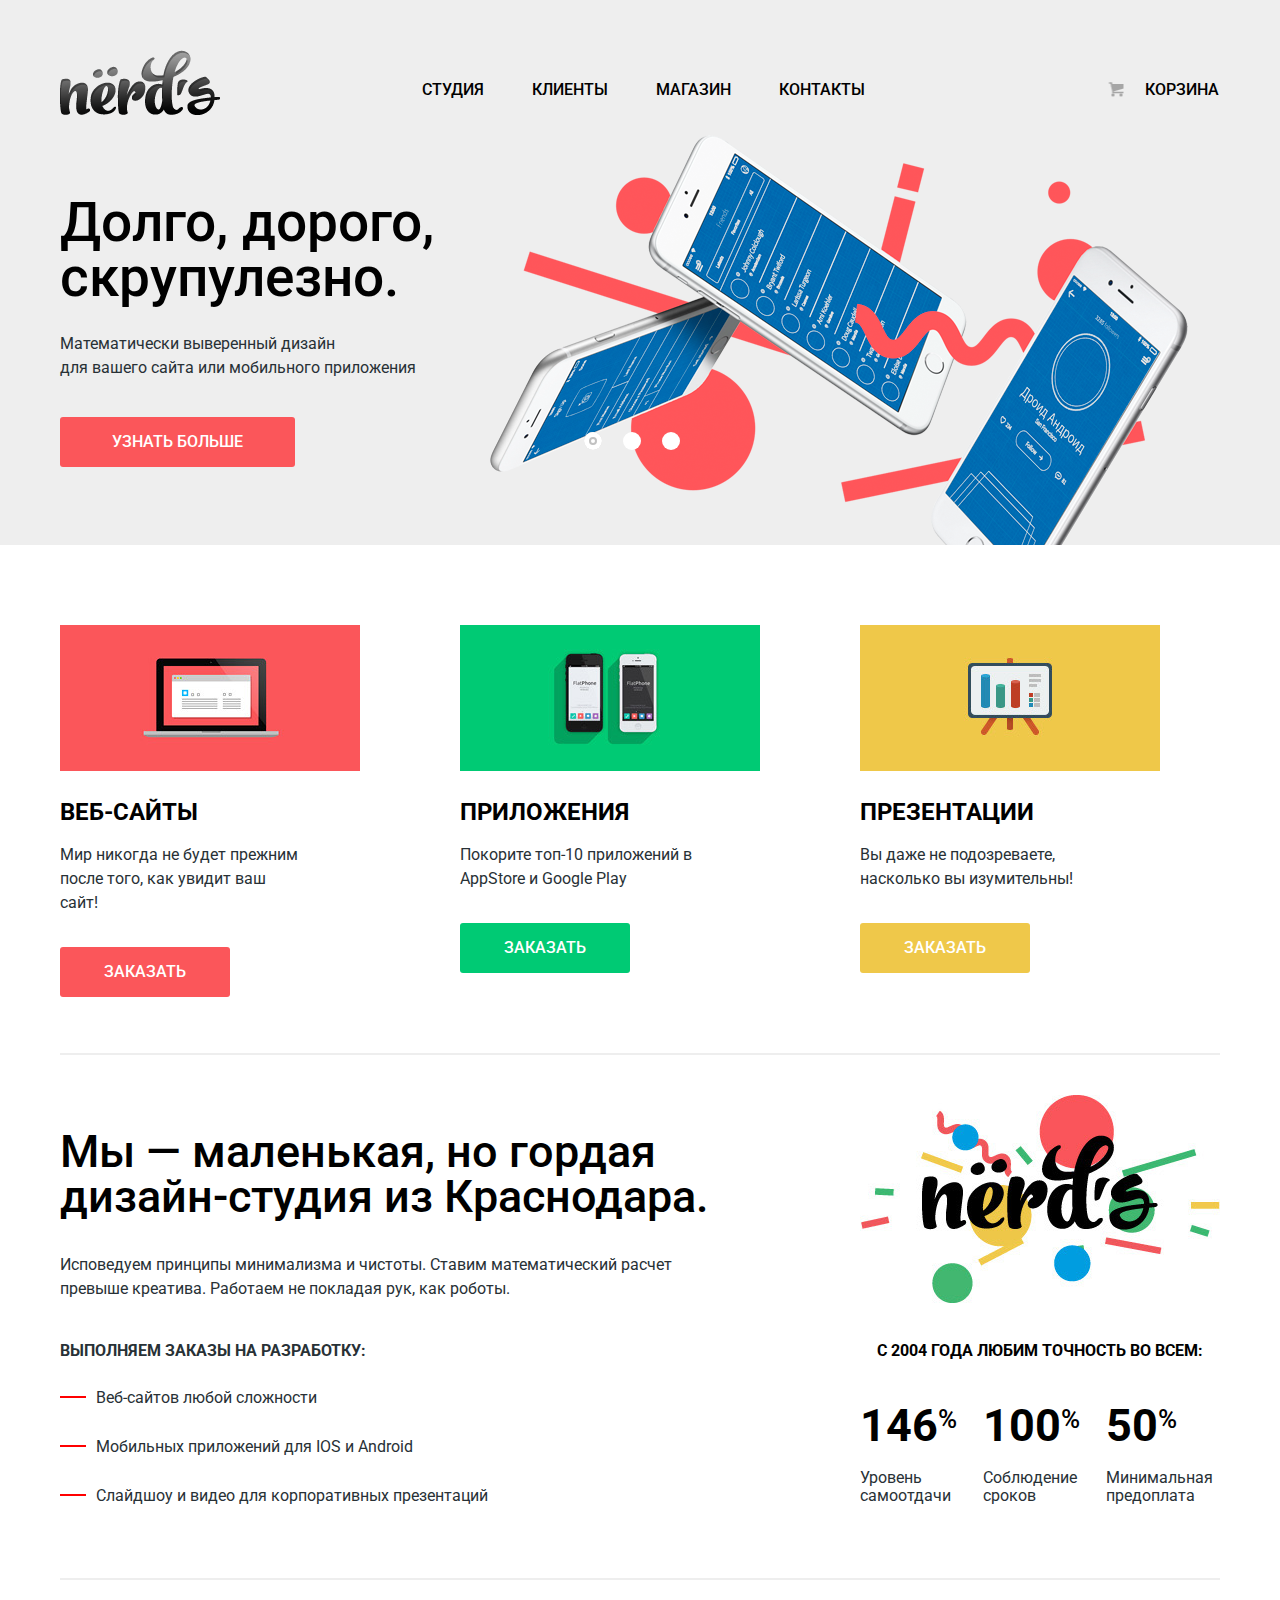
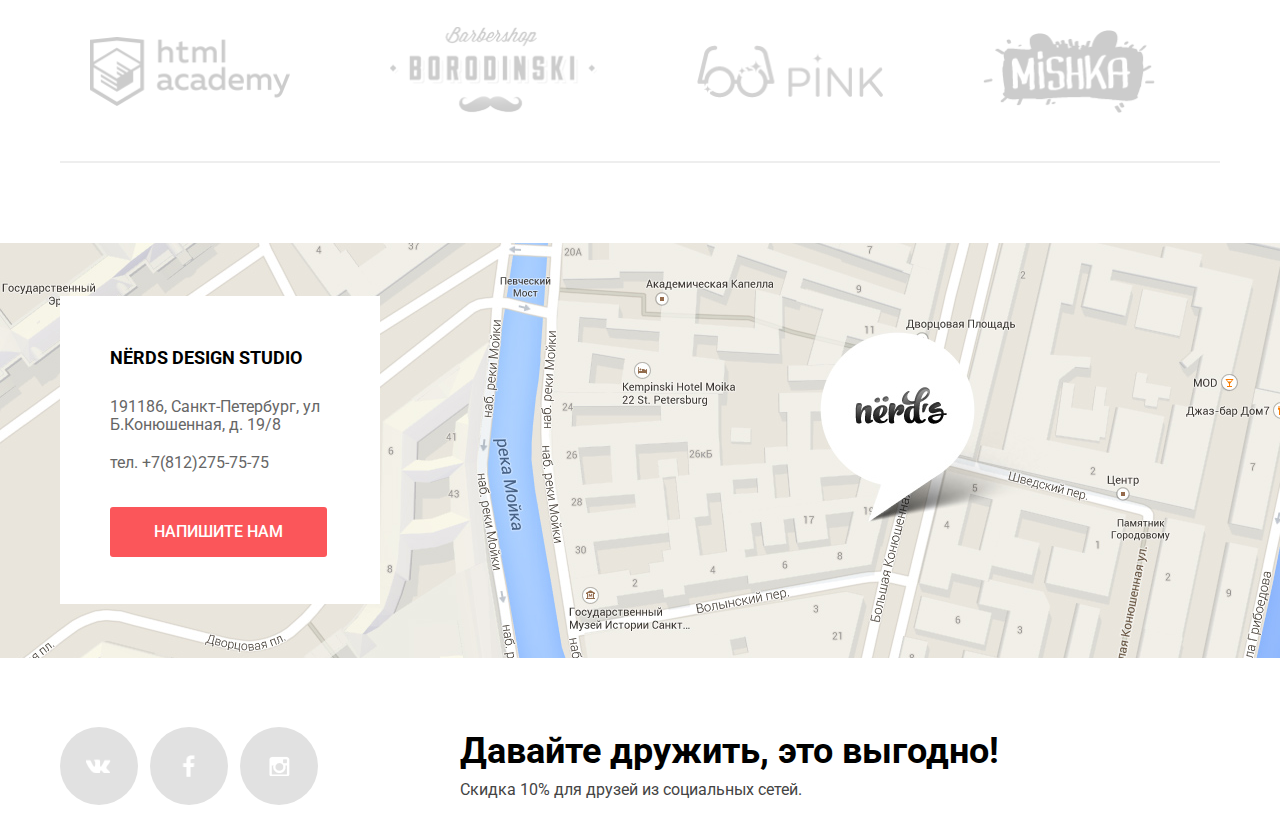
==== commit a04d6748: "js" ====
--- a/index.html
+++ b/index.html
@@ -143,25 +143,24 @@
           <img  src="img/content/mishka-logo.png" width="172" height="84" alt="MISHKA">
         </a>
       </div>
-
     </main>
 
+    <div class="map">
+      <img src="img/content/map.jpg" width="1440" height="416" alt="Карта">
+      <div class="wrap">
+        <div class="mail-us">
+          <h3 class="title-third-type mail-us-title">Nërds design studio</h3>
+          <address>
+          191186, Санкт-Петербург, ул Б.Конюшенная, д. 19/8
+          </address>
+          <p>тел. +7(812)275-75-75</p>
+          <a class="btn" href="#">Напишите нам</a>
+        </div>
+      </div>
+    </div>
+
     <footer class="main-footer">
-      <div class="map">
-        <img src="img/content/map.jpg" width="1440" height="416" alt="Карта">
-        <div class="wrap">
-      	  <div class="mail-us">
-      	    <h3 class="title-third-type mail-us-title">Nërds design studio</h3>
-      	    <address>
-      	    191186, Санкт-Петербург, ул Б.Конюшенная, д. 19/8
-            </address>
-      	    <p>тел. +7(812)275-75-75</p>
-      	    <a class="btn" href="#">Напишите нам</a>
-          </div>
-      	</div>
-
-      </div>
-      <div class="footer-bottom wrap clearfix">
+      <div class="wrap clearfix">
         <div class="social-footer">
           <a class="social-btn vk" href="#">Вконтакте</a>
           <a class="social-btn fb" href="#">Фейсбук</a>
@@ -190,27 +189,10 @@
           </div>  
     	  <label for="letter-field">Текст письма:</label>
     	  <textarea name="letter" id="letter-field" placeholder="В свободной форме" rows="5"></textarea>
-    	  <input type="submit" class="btn" value="Отправить">
+    	  <button type="submit" class="btn">Отправить</button>
     	</fieldset>
       </form>    
-    </div>  
-    
-    <script>
-      var link = document.querySelector(".mail-us .btn");
-
-      var popup = document.querySelector(".modal-content");
-      var close = popup.querySelector(".modal-content-close");
-
-      link.addEventListener("click", function(event) {
-        event.preventDefault();
-        popup.classList.add("modal-content-show");
-      });
-
-      close.addEventListener("click", function(event) {
-        event.preventDefault();
-        popup.classList.remove("modal-content-show");
-      });
-      
-    </script>
+    </div>
+    <script src="js/script.js"> </script>
   </body>
 </html>
--- a/css/style.css
+++ b/css/style.css
@@ -495,8 +495,9 @@
   margin-bottom: 45px;
 }
 .logos {
+  margin-bottom: 80px;
   padding-top: 47px;
-  padding-bottom: 43px;
+  padding-bottom: 45px;
   border-top: 2px solid #eee;
   border-bottom: 2px solid #eee;
   font-size: 0;
@@ -836,6 +837,7 @@
   padding: 0;
   margin: 0;
   margin-top: 25px;
+  margin-bottom: 60px;
   list-style: none;
 }
 .paginator-item {
@@ -898,7 +900,7 @@
   margin-bottom: 62px;
 }
 .main-footer {
-  margin-top: 82px;
+  margin-top: 69px;
   background-color: #fff;
 }
 .catalog-main-footer {
@@ -1030,12 +1032,34 @@
   line-height: 1.37;
   color: #444;
 }
-.pull-left {
-  float: left;
-}
-.pull-right {
-  float: right;
-}
+
+@keyframes bounce {
+  0%   {
+    transform: translateY(-2000px);
+  }
+  70%  {
+    transform: translateY(30px);
+  }
+  90%  {
+    transform: translateY(-10px);
+  }
+  100% {
+    transform: translateY(0);
+  }
+}
+
+@keyframes shake {
+  0%, 100% {
+    transform: translateX(0);
+  }
+  10%, 30%, 50%, 70%, 90% {
+    transform: translateX(-10px);
+  }
+  20%, 40%, 60%, 80% {
+    transform: translateX(10px);
+  }
+}
+
 .modal-content {
   display: none;
   position: absolute;
@@ -1050,6 +1074,10 @@
 }
 .modal-content-show {
   display: block;
+  animation: bounce 0.6s;
+}
+.modal-error {
+  animation: shake 0.6s;
 }
  .modal-content-close {
   position: absolute;
@@ -1104,6 +1132,12 @@
   font-weight: 700;
   color: #000;
 }
+.pull-left {
+  float: left;
+}
+.pull-right {
+  float: right;
+}
 .write input {
   margin-right: 40px;
   width: 360px;
@@ -1115,14 +1149,17 @@
   vertical-align: top;
   outline: none;
 }
-.write input[type="text"]:hover {
+.write input[type="text"]:hover,
+.write input[type="email"]:hover {
   border-color: #b4b9bb;
 }
-.write input[type="text"]:focus {
+.write input[type="text"]:focus,
+.write input[type="email"]:focus {
   border-color: #000;
   color: #444;
 }
-.write input[type="text"]:invalid {
+.write input[type="text"]:invalid,
+.write input[type="email"]:invalid {
   border-color: #e74246;
   color: #e74246;
 }
@@ -1157,8 +1194,6 @@
   margin-bottom: 0;
   width: 260px;
   font-family: inherit;
-}
-.write .btn:focus {
-  color: rgba(255,255,255,0.3);
+  outline: none;
 }
 
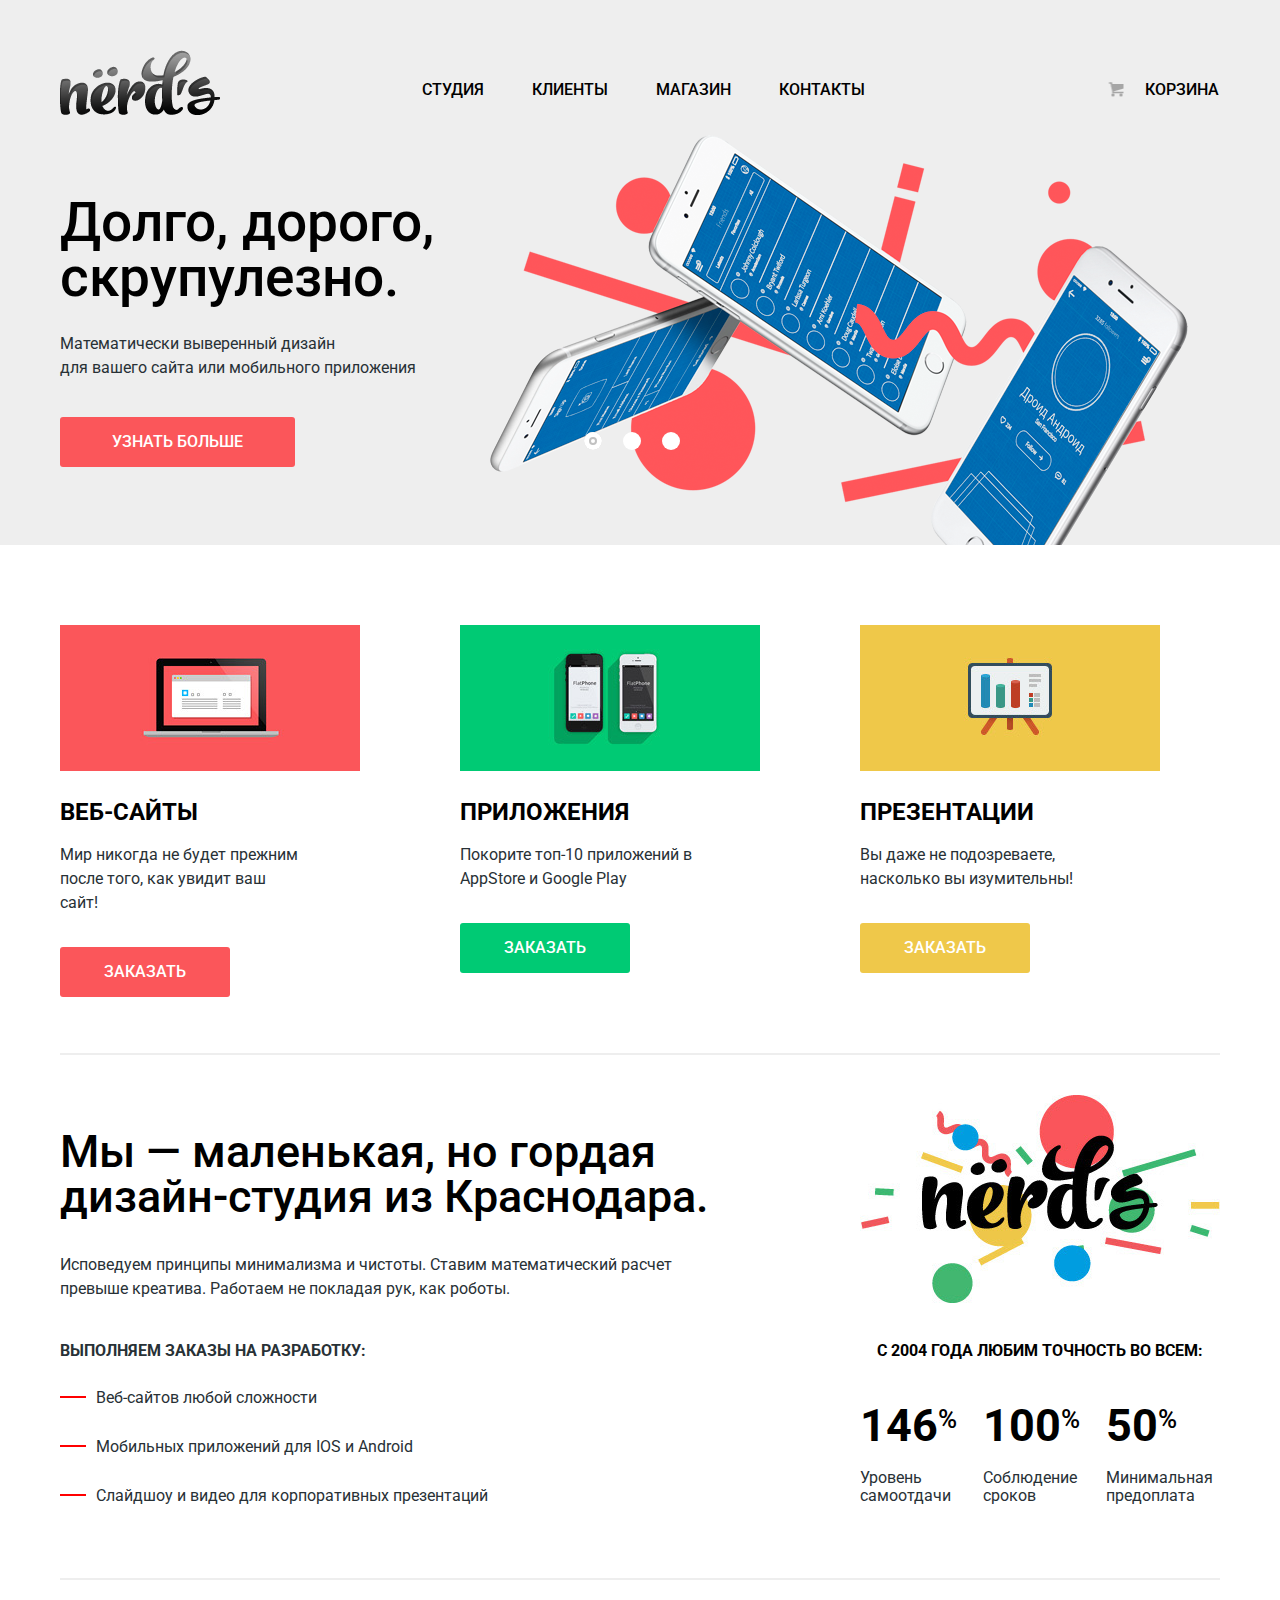
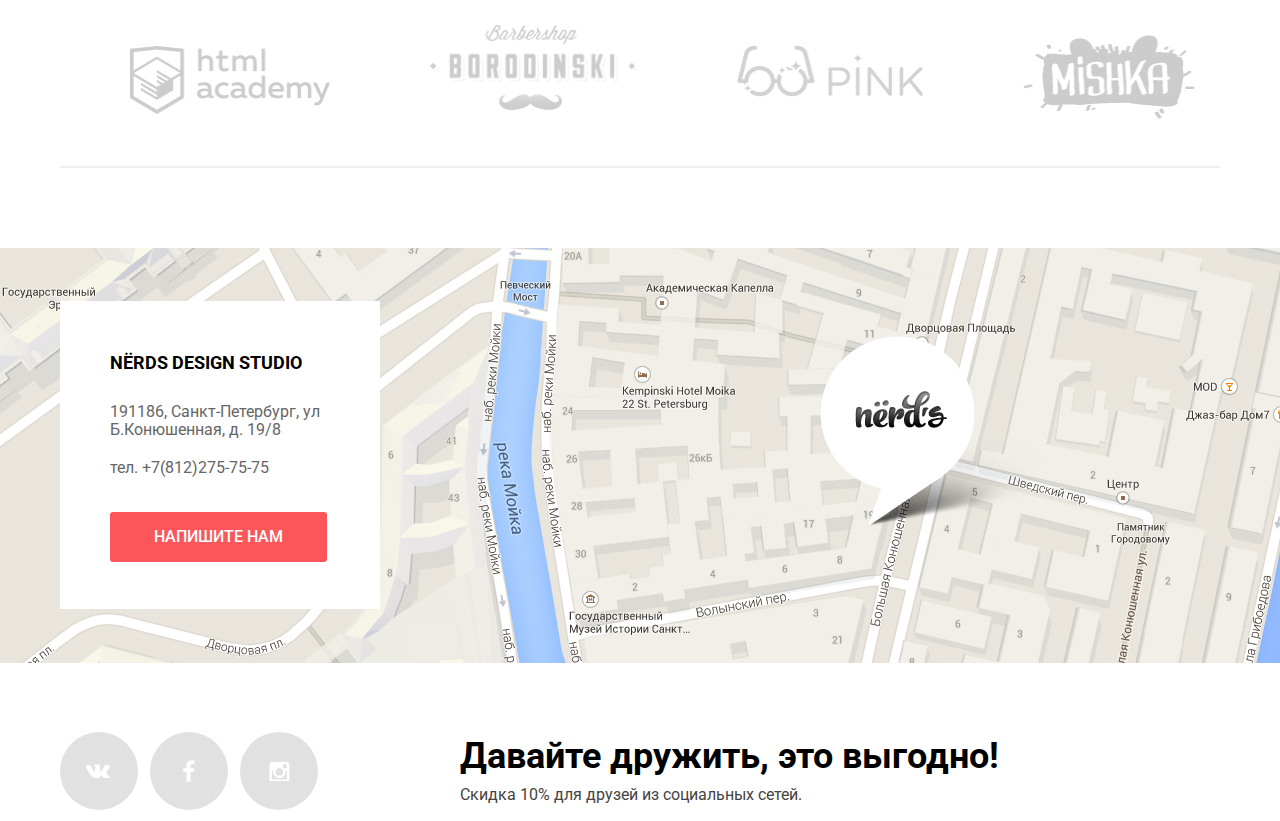
==== commit a1c8782e: "ul" ====
--- a/index.html
+++ b/index.html
@@ -129,20 +129,28 @@
       	  </ul>
         </div>
       </div>  
-      <div class="logos clearfix">
-        <a class="company-logo" href="#">
-      	  <img  src="img/content/htmlacademy-logo.png" width="200" height="68" alt="HTML Academy">
-        </a>
-        <a class="company-logo" href="#">
-      	  <img src="img/content/borodinski-logo.png" width="207" height="90" alt="BORODINSKI">
-        </a>
-        <a class="company-logo" href="#">
-          <img src="img/content/pink-logo.png" width="186" height="51" alt="Pink">
-        </a>
-        <a class="company-logo" href="#">
-          <img  src="img/content/mishka-logo.png" width="172" height="84" alt="MISHKA">
-        </a>
-      </div>
+      <ul class="logos clearfix">
+        <li class="logos-item">
+          <a class="company-logo" href="#">
+      	    <img  src="img/content/htmlacademy-logo.png" width="200" height="68" alt="HTML Academy">
+          </a>
+        </li>
+        <li class="logos-item">  
+          <a class="company-logo" href="#">
+      	    <img src="img/content/borodinski-logo.png" width="207" height="90" alt="BORODINSKI">
+          </a>
+        </li>
+        <li class="logos-item">  
+          <a class="company-logo" href="#">
+            <img src="img/content/pink-logo.png" width="186" height="51" alt="Pink">
+          </a>
+        </li>
+        <li class="logos-item">
+          <a class="company-logo" href="#">
+            <img  src="img/content/mishka-logo.png" width="172" height="84" alt="MISHKA">
+          </a>
+        </li>  
+      </ul>
     </main>
 
     <div class="map">
@@ -193,6 +201,7 @@
     	</fieldset>
       </form>    
     </div>
+   
     <script src="js/script.js"> </script>
   </body>
 </html>
--- a/css/style.css
+++ b/css/style.css
@@ -4,6 +4,7 @@
   box-sizing: border-box; 
 }
 body {
+  position: relative;
   margin: 0;
   padding: 0;
   min-width: 1200px;
@@ -495,24 +496,35 @@
   margin-bottom: 45px;
 }
 .logos {
+  margin: 0;
   margin-bottom: 80px;
-  padding-top: 47px;
-  padding-bottom: 45px;
+  padding-top: 45px;
+  padding-bottom: 40px;
   border-top: 2px solid #eee;
   border-bottom: 2px solid #eee;
-  font-size: 0;
-}
-.company-logo {
-  display: inline-block;
+  list-style: none;
+}
+.logos-item{
+  float: left;
   margin-right: 100px;
-  vertical-align: middle;
   opacity: 0.2;
 }
-.company-logo:first-child {
+.logos-item:first-child {
   margin-left: 30px;
-}
-.company-logo:last-child {
+  padding-top: 21px;
+  width: 200px;
+}
+.logos-item:nth-child(2) {
+  width: 207px;
+}
+.logos-item:nth-child(3) {
+  padding-top: 20px;
+  width: 186px;
+}
+.logos-item:last-child {
   margin-right: 0;
+  padding-top: 10px;
+  width: 172px;
 }
 .company-logo:hover {
   opacity: 1;
@@ -1063,6 +1075,7 @@
 .modal-content {
   display: none;
   position: absolute;
+  bottom: 145px;
   left: 50%;
   margin-left: -480px;
   width: 960px;
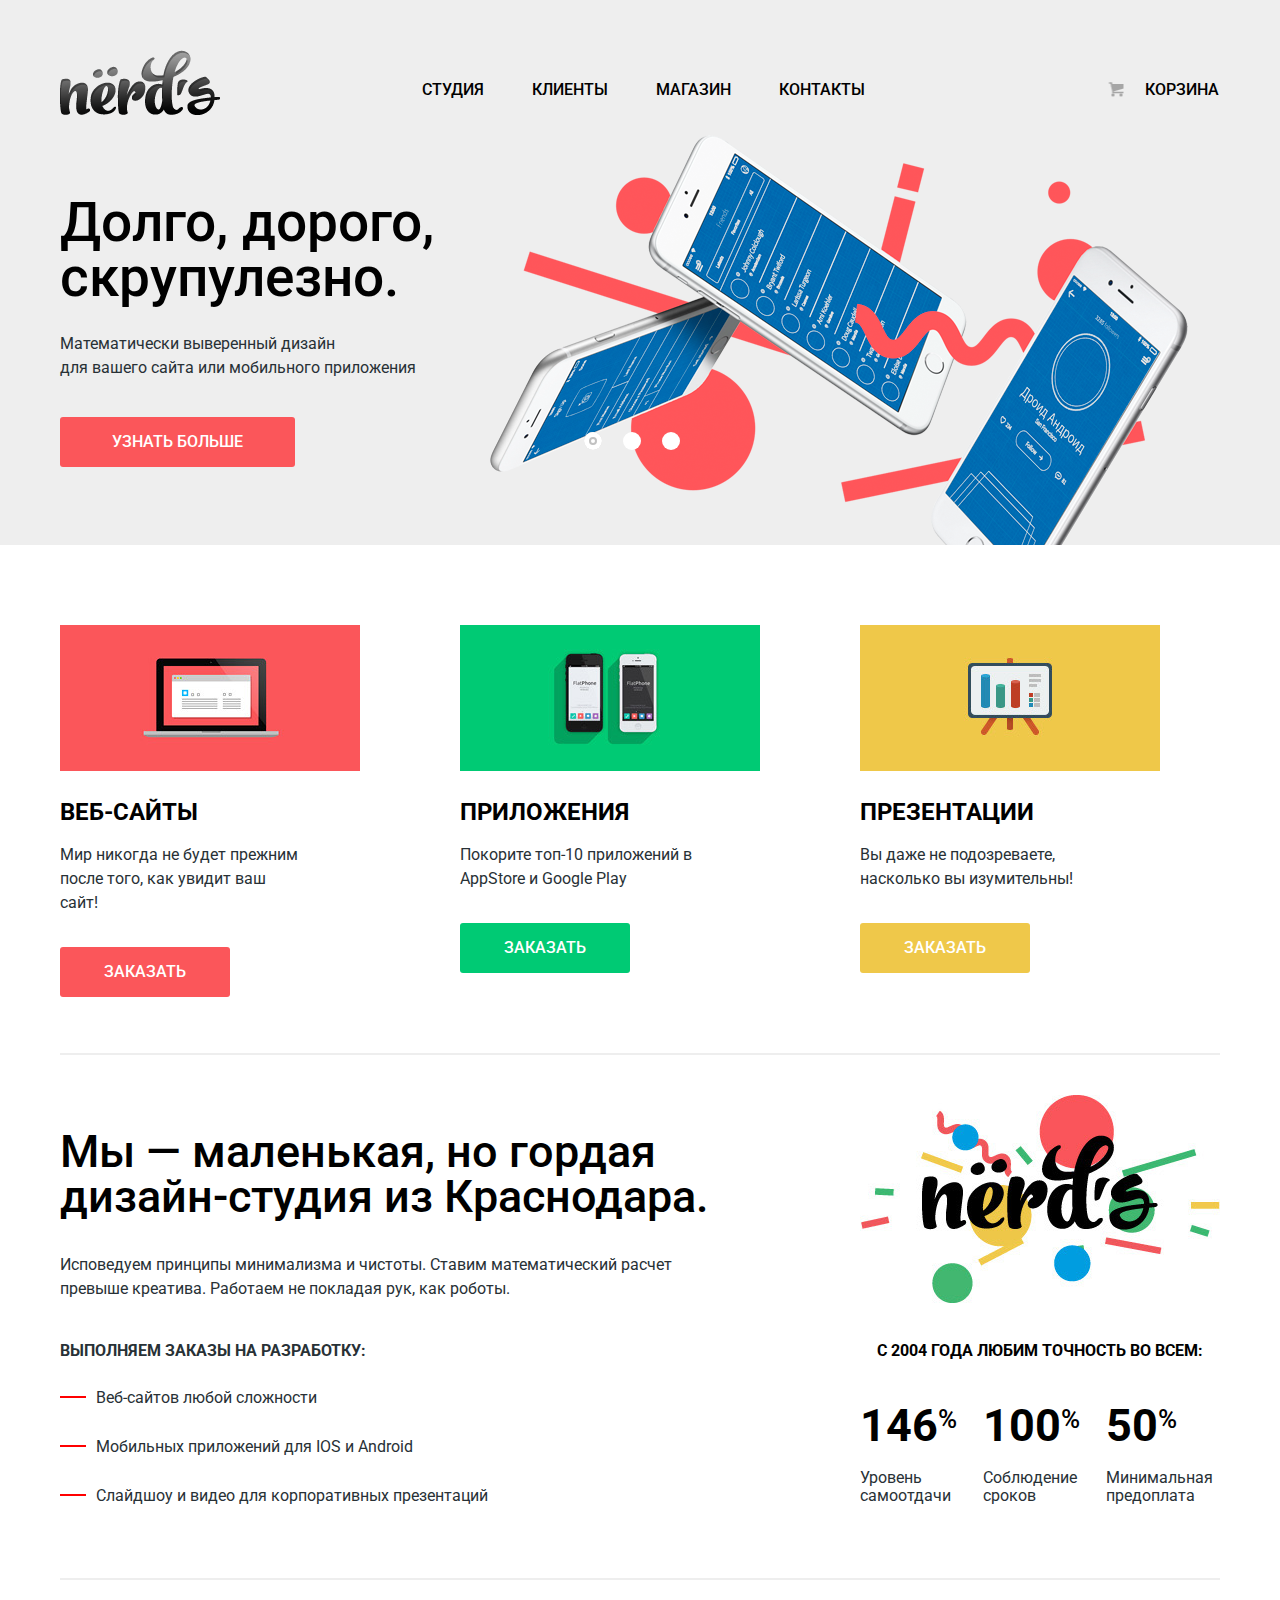
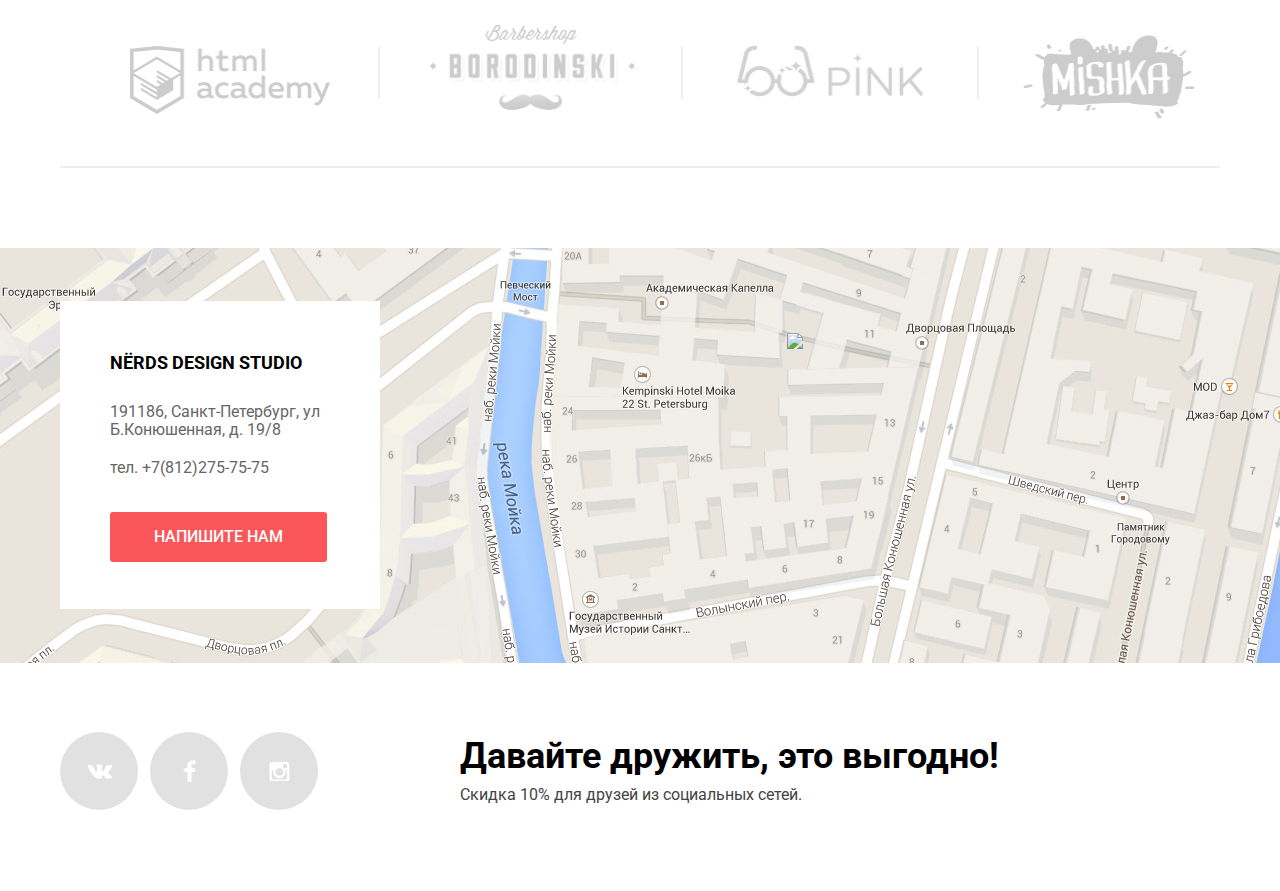
==== commit 45d3c3e2: "vertical-align" ====
--- a/index.html
+++ b/index.html
@@ -164,6 +164,9 @@
           <p>тел. +7(812)275-75-75</p>
           <a class="btn" href="#">Напишите нам</a>
         </div>
+         <a class="js-open-map" href="#">
+      	<img src="img/icons/marker.png">
+      </a>
       </div>
     </div>
 
@@ -201,7 +204,11 @@
     	</fieldset>
       </form>    
     </div>
-   
+    <div class="modal-content-map">
+      <button class="modal-content-close" type="button" title="Закрыть">Закрыть</button>
+       <iframe src="https://www.google.com/maps/embed?pb=!1m18!1m12!1m3!1d1998.6037999040354!2d30.322010416394033!3d59.938716271971415!2m3!1f0!2f0!3f0!3m2!1i1024!2i768!4f13.1!3m3!1m2!1s0x4696310fca5ba729%3A0xea9c53d4493c879f!2sBolshaya+Konyushennaya+ul.%2C+19%2C+Sankt-Peterburg%2C+Russia%2C+191186!5e0!3m2!1sen!2s!4v1441888483426" width="766" height="561" frameborder="0" style="border:0" allowfullscreen></iframe>
+      <div id="yandex-map"></div>
+    </div>
     <script src="js/script.js"> </script>
   </body>
 </html>
--- a/css/style.css
+++ b/css/style.css
@@ -52,6 +52,7 @@
   display: inline-block;
   padding: 16px 44px;
   border-radius: 3px;
+  vertical-align: baseline;
   font-size: 16px;
   line-height: 1.125;
   font-weight: 500;
@@ -220,9 +221,9 @@
   cursor: pointer;
   box-sizing: content-boxpx
 }
-#btn-1:checked ~ .slider-controls label[for="btn-1"],
-#btn-2:checked ~ .slider-controls label[for="btn-2"],
-#btn-3:checked ~ .slider-controls label[for="btn-3"] {
+.btn-1:checked ~ .slider-controls label[for="btn-1"],
+.btn-2:checked ~ .slider-controls label[for="btn-2"],
+.btn-3:checked ~ .slider-controls label[for="btn-3"] {
   width: 18px;
   height: 18px;
   border-radius: 50px;
@@ -293,13 +294,13 @@
   background-position: 443px 11px;
 }
 
-#btn-1:checked ~ .slides .slide-expensive {
-  display: block;
-}
-#btn-2:checked ~ .slides .slide-math {
-  display: block;
-}
-#btn-3:checked ~ .slides .slide-night {
+.btn-1:checked ~ .slides .slide-expensive {
+  display: block;
+}
+.btn-2:checked ~ .slides .slide-math {
+  display: block;
+}
+.btn-3:checked ~ .slides .slide-night {
   display: block;
 }
 .advantages {
@@ -504,34 +505,71 @@
   border-bottom: 2px solid #eee;
   list-style: none;
 }
-.logos-item{
+.logos-item {
+  position: relative;
   float: left;
   margin-right: 100px;
-  opacity: 0.2;
+}
+.logos-item:hover {
+  opacity: 1;
 }
 .logos-item:first-child {
   margin-left: 30px;
   padding-top: 21px;
   width: 200px;
 }
+.logos-item:first-child::after {
+  content: "";
+  position: absolute;
+  top: 22px;
+  right: -50px;
+  width: 2px;
+  height: 52px;
+  background-color: #eee;
+  opacity: 1;
+}
 .logos-item:nth-child(2) {
   width: 207px;
+}
+.logos-item:nth-child(2)::after {
+  content: "";
+  position: absolute;
+  top: 22px;
+  right: -46px;
+  width: 2px;
+  height: 52px;
+  background-color: #eee;
+  opacity: 1;
 }
 .logos-item:nth-child(3) {
   padding-top: 20px;
   width: 186px;
+}
+.logos-item:nth-child(3)::after {
+  content: "";
+  position: absolute;
+  top: 22px;
+  right: -56px;
+  width: 2px;
+  height: 52px;
+  background-color: #eee;
+  opacity: 1;
 }
 .logos-item:last-child {
   margin-right: 0;
   padding-top: 10px;
   width: 172px;
 }
+.company-logo {
+  opacity: 0.2;
+}
 .company-logo:hover {
   opacity: 1;
 }
 .company-logo:active {
   opacity: 0.1;
 }
+
 .choice-form {
   float: left;
   width: 260px;
@@ -591,6 +629,7 @@
 }
 .price-controls label {
   display: inline-block;
+  vertical-align: baseline;
   font-size: 16px;
   color: #283136;
   text-transform: uppercase;
@@ -632,6 +671,7 @@
 .hangs label {
   position: relative;
   display: inline-block;
+  vertical-align: baseline;
   padding: 10px 36px 10px;
   font-size: 16px;
   line-height: 1.25;
@@ -809,7 +849,7 @@
 .gallery-item:hover::before {
   opacity: 1;
 }
-.title-item {
+ .title-item {
   color: #000;
   text-decoration: none;
 }
@@ -843,7 +883,17 @@
   display: block;
 }
 .gallery-item:hover {
-  box-shadow: 0 0 10px 5px rgba(0,0,0,0.2);
+  box-shadow: 0 6px 15px 0px rgba(0,0,0,0.25);
+}
+.gallery-item::after {
+  content: "";
+  position: absolute;
+  top: 40px;
+  left: 0;
+  width: 360px;
+  height: 576px;
+  background-color: transparent;
+  box-shadow: inset 0 0 0 1px rgba(0,1,1,0.1);
 }
 .paginator {
   padding: 0;
@@ -889,6 +939,7 @@
 }
 .show {
   display: inline-block;
+  vertical-align: baseline;
   padding: 16px 44px;
   border-radius: 3px;
   font-family: inherit;
@@ -913,6 +964,7 @@
 }
 .main-footer {
   margin-top: 69px;
+  margin-bottom: 70px;
   background-color: #fff;
 }
 .catalog-main-footer {
@@ -967,8 +1019,12 @@
   line-height: 1.125;
   color: #666;
 }
-.footer-bottom {
-  margin-top: 70px;
+.js-open-map {
+  position: absolute;
+  top: 85px;
+  right: 222px;
+  width: 231px;
+  height: 190px;
 }
 .social-footer {
   float: left;
@@ -990,17 +1046,17 @@
 .vk::before {
   position: absolute;
   content: "";
-  top: 29px;
+  top: 27px;
   left: 26px;
-  width: 26px;
-  height: 17px;
+  width: 30px;
+  height: 20px;
   background: transparent url("../img/sprite/sprite.png")no-repeat 50% 65%;
 }
 .fb::before {
   position: absolute;
   content: "";
   top: 25px;
-  left: 27px;
+  left: 28px;
   width: 25px;
   height: 25px;
   background: transparent url("../img/sprite/sprite.png")no-repeat 50% -200px;
@@ -1085,6 +1141,19 @@
   box-shadow: 0 30px 50px rgba(0,0,0,0.7);
   z-index: 10; 
 }
+.modal-content-map {
+  position: fixed;
+  top: 50%;
+  left: 50%;
+  display: none;
+  width: 766px;
+  height: 561px;
+  margin-top: -280px;
+  margin-left: -390px;
+  background: #e9e5dc url("img/map.png");
+  border: 7px solid white;
+  box-shadow: 0 30px 50px rgba(0, 0, 0, 0.7);
+}
 .modal-content-show {
   display: block;
   animation: bounce 0.6s;
@@ -1099,10 +1168,14 @@
   width: 25px;
   height: 25px;
   font-size: 0;
-  background-color: #fff;
+  background-color: transparent;
   border: 0; 
   cursor: pointer;
   outline: none;
+}
+.modal-content-map .modal-content-close {
+  top: 0;
+  right: -50px;
 }
 .modal-content-close::before,
 .modal-content-close::after {
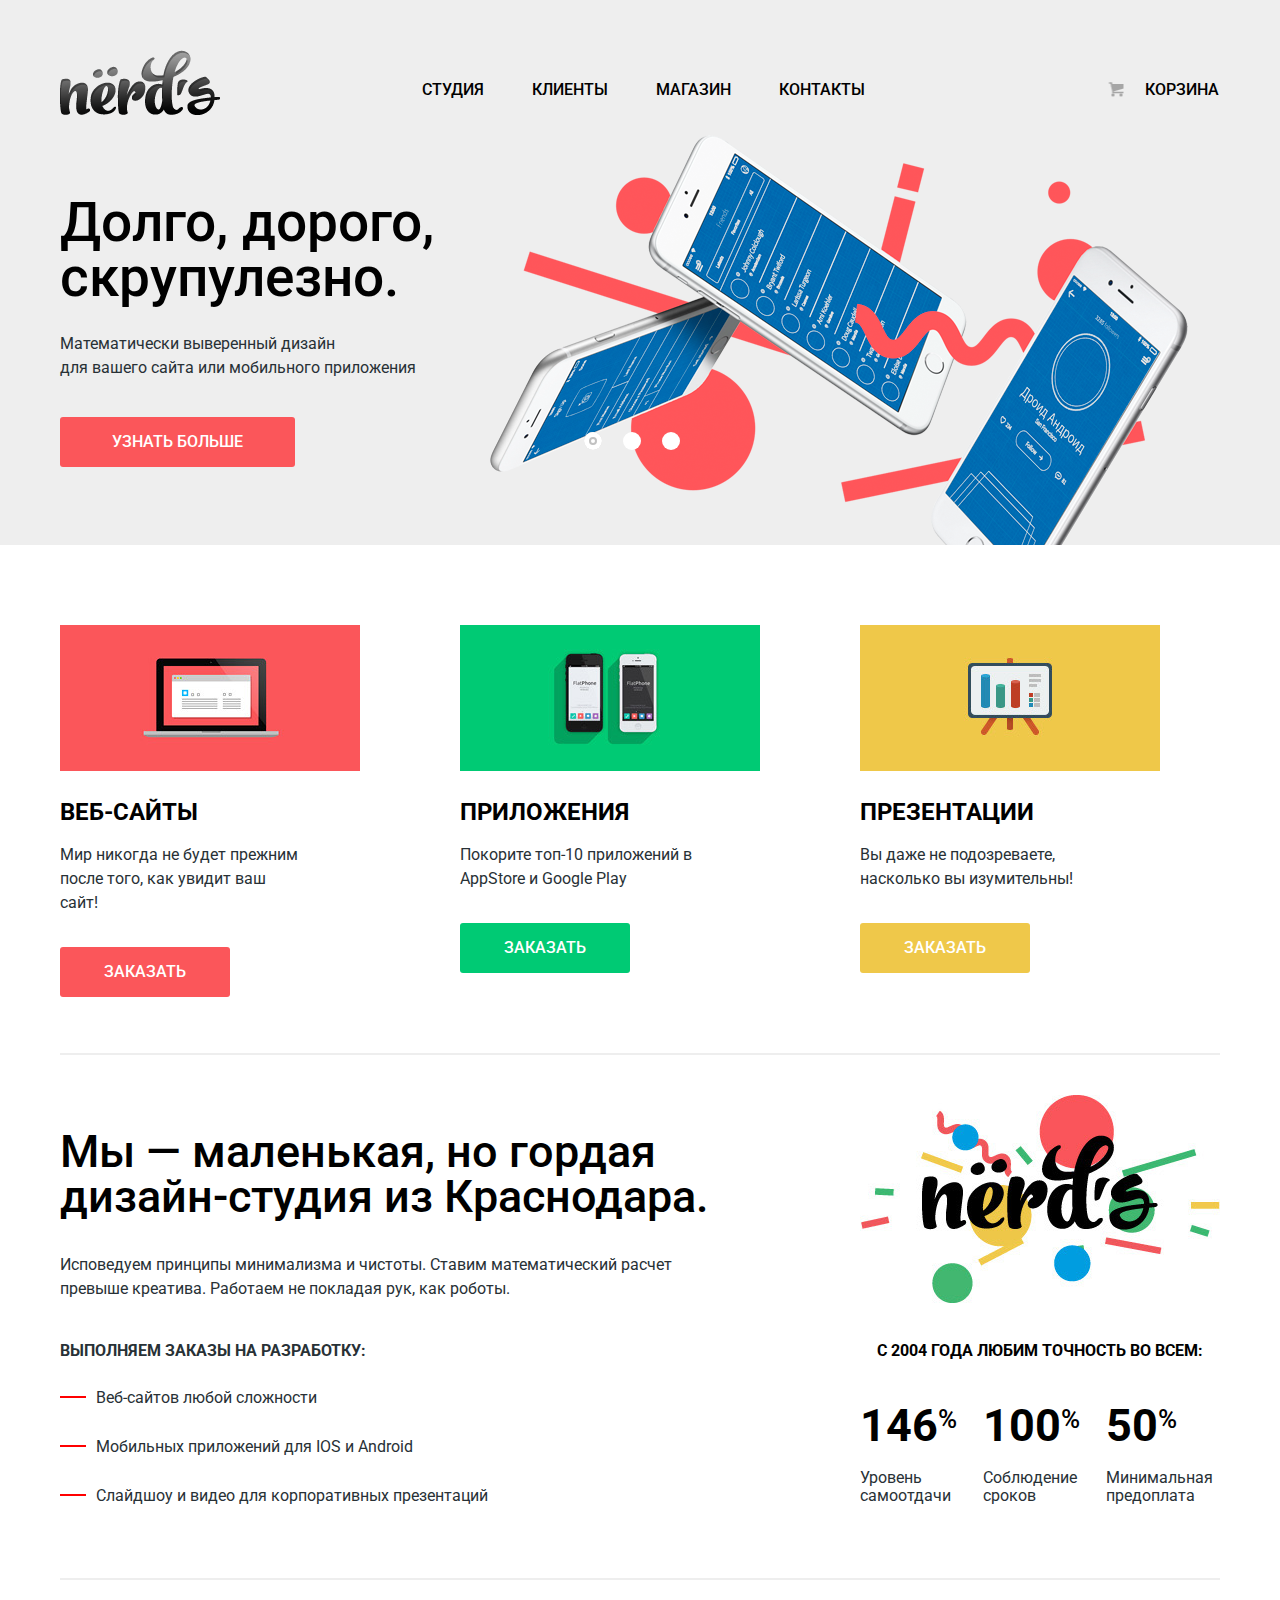
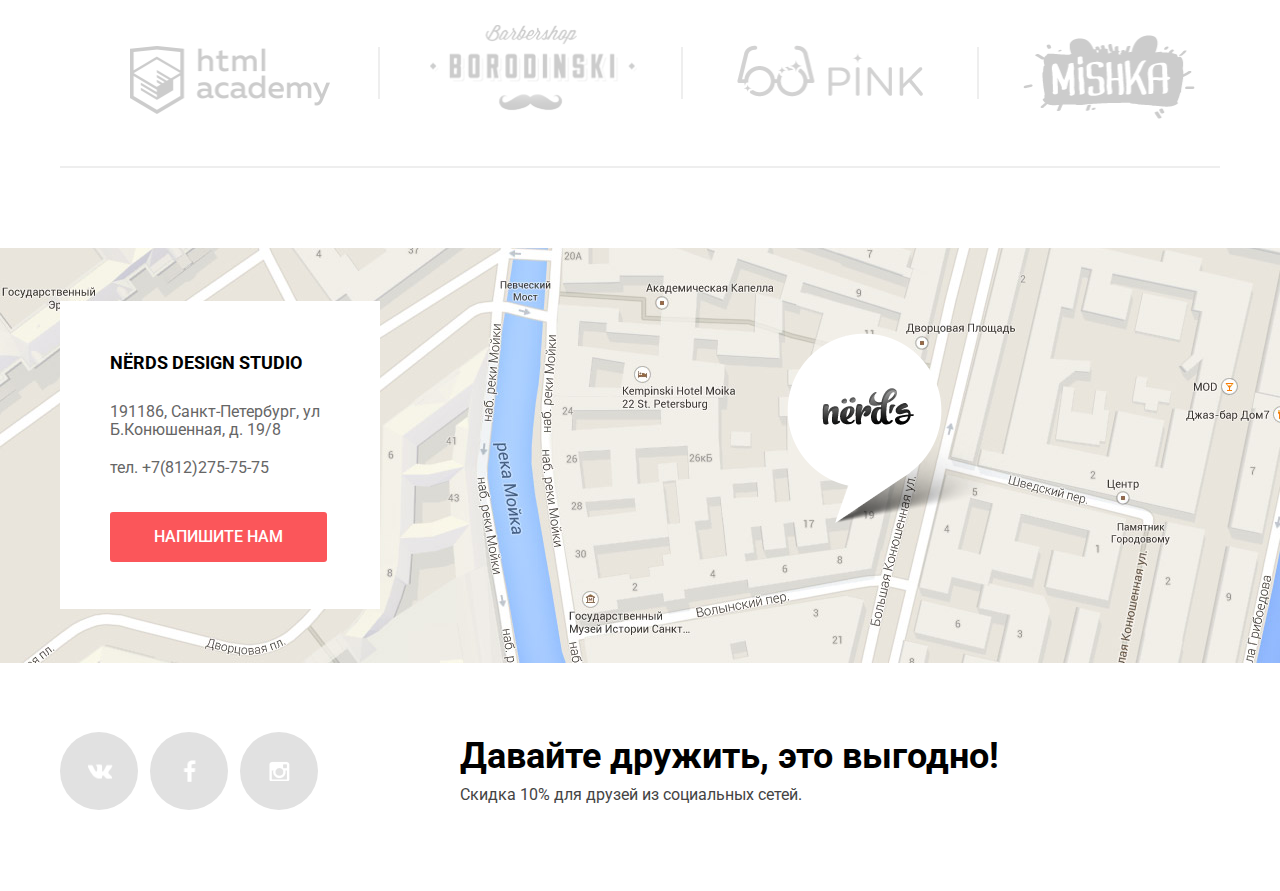
==== commit 88d1c00f: "map" ====
--- a/index.html
+++ b/index.html
@@ -165,7 +165,7 @@
           <a class="btn" href="#">Напишите нам</a>
         </div>
          <a class="js-open-map" href="#">
-      	<img src="img/icons/marker.png">
+      	<img src="img/icons/marker.png" width="231" height="190" alt="Нёрдс">
       </a>
       </div>
     </div>
@@ -206,7 +206,7 @@
     </div>
     <div class="modal-content-map">
       <button class="modal-content-close" type="button" title="Закрыть">Закрыть</button>
-       <iframe src="https://www.google.com/maps/embed?pb=!1m18!1m12!1m3!1d1998.6037999040354!2d30.322010416394033!3d59.938716271971415!2m3!1f0!2f0!3f0!3m2!1i1024!2i768!4f13.1!3m3!1m2!1s0x4696310fca5ba729%3A0xea9c53d4493c879f!2sBolshaya+Konyushennaya+ul.%2C+19%2C+Sankt-Peterburg%2C+Russia%2C+191186!5e0!3m2!1sen!2s!4v1441888483426" width="766" height="561" frameborder="0" style="border:0" allowfullscreen></iframe>
+       <iframe src="https://www.google.com/maps/embed?pb=!1m18!1m12!1m3!1d1998.6037999040354!2d30.322010416394033!3d59.938716271971415!2m3!1f0!2f0!3f0!3m2!1i1024!2i768!4f13.1!3m3!1m2!1s0x4696310fca5ba729%3A0xea9c53d4493c879f!2sBolshaya+Konyushennaya+ul.%2C+19%2C+Sankt-Peterburg%2C+Russia%2C+191186!5e0!3m2!1sen!2s!4v1441888483426" allowfullscreen></iframe>
       <div id="yandex-map"></div>
     </div>
     <script src="js/script.js"> </script>
--- a/css/style.css
+++ b/css/style.css
@@ -1154,6 +1154,11 @@
   border: 7px solid white;
   box-shadow: 0 30px 50px rgba(0, 0, 0, 0.7);
 }
+.modal-content-map iframe {
+  width: 766px;
+height: 561px;
+border: none;
+}
 .modal-content-show {
   display: block;
   animation: bounce 0.6s;
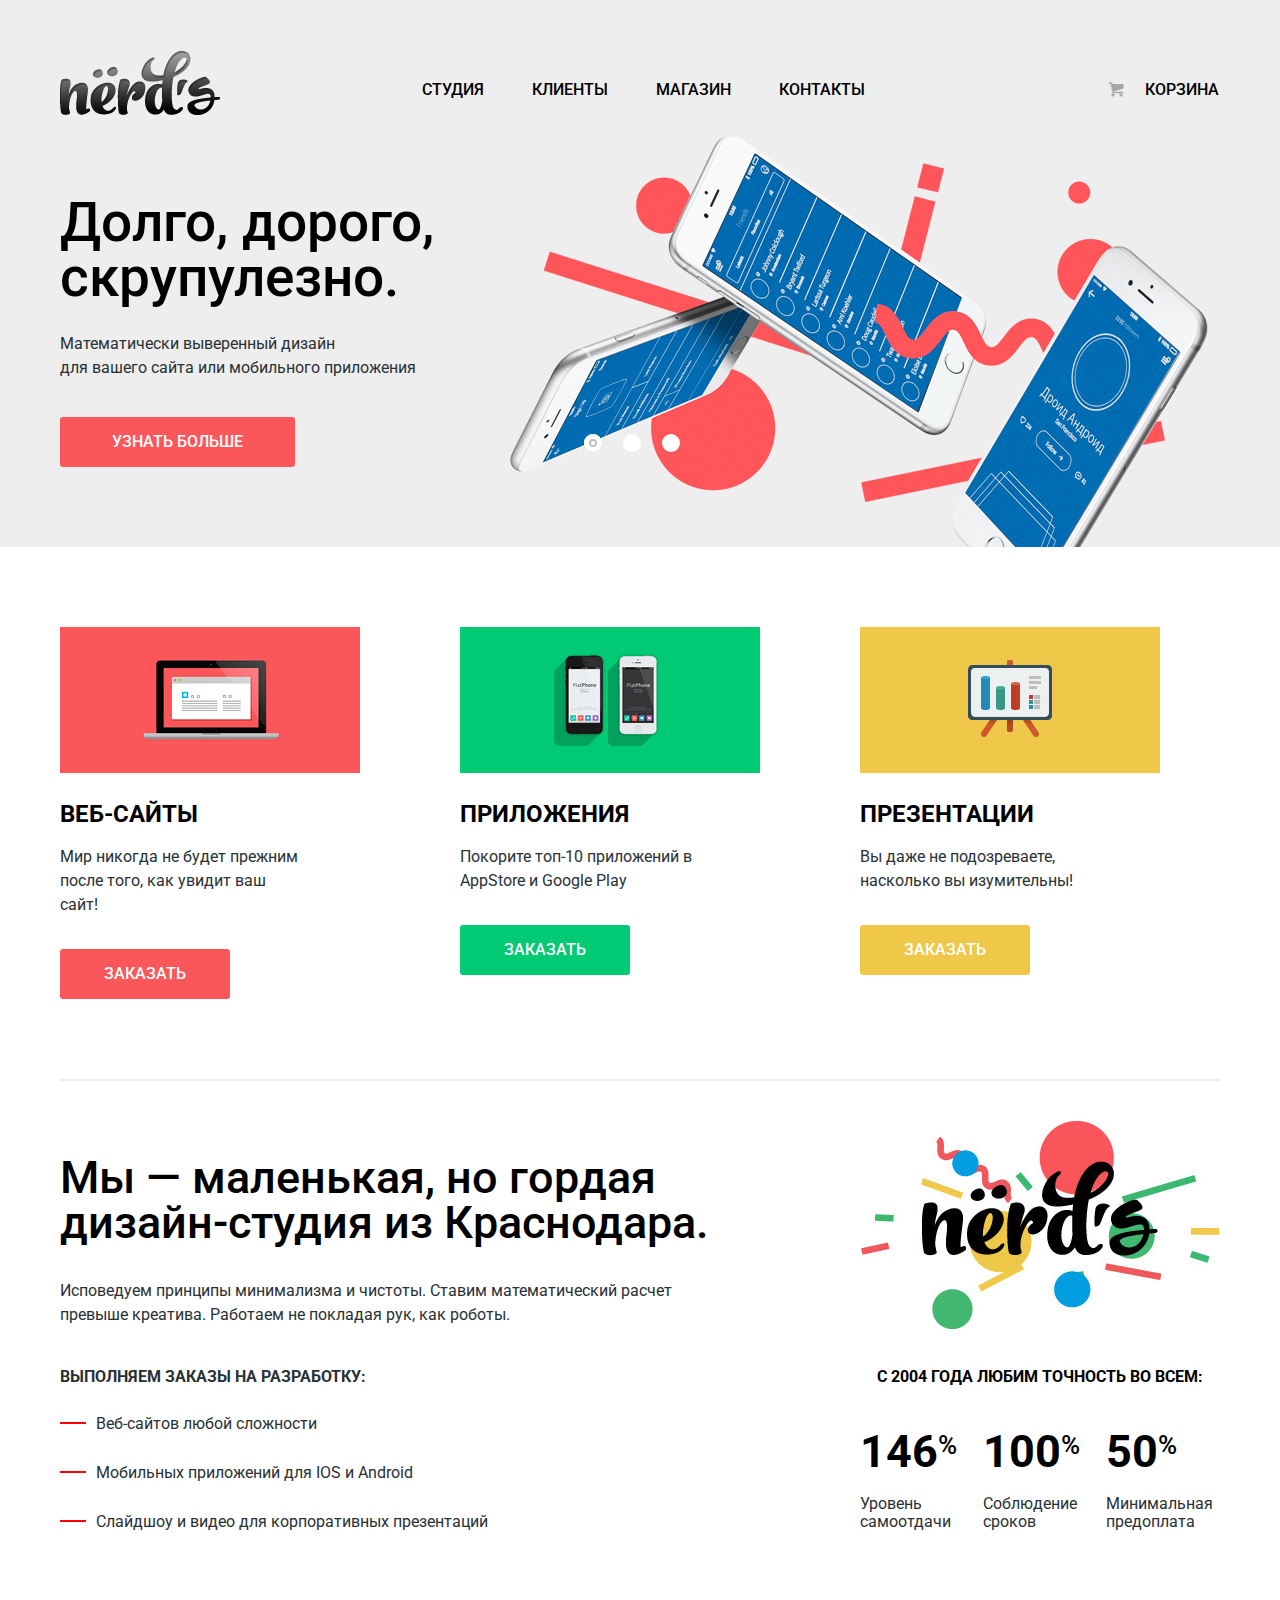
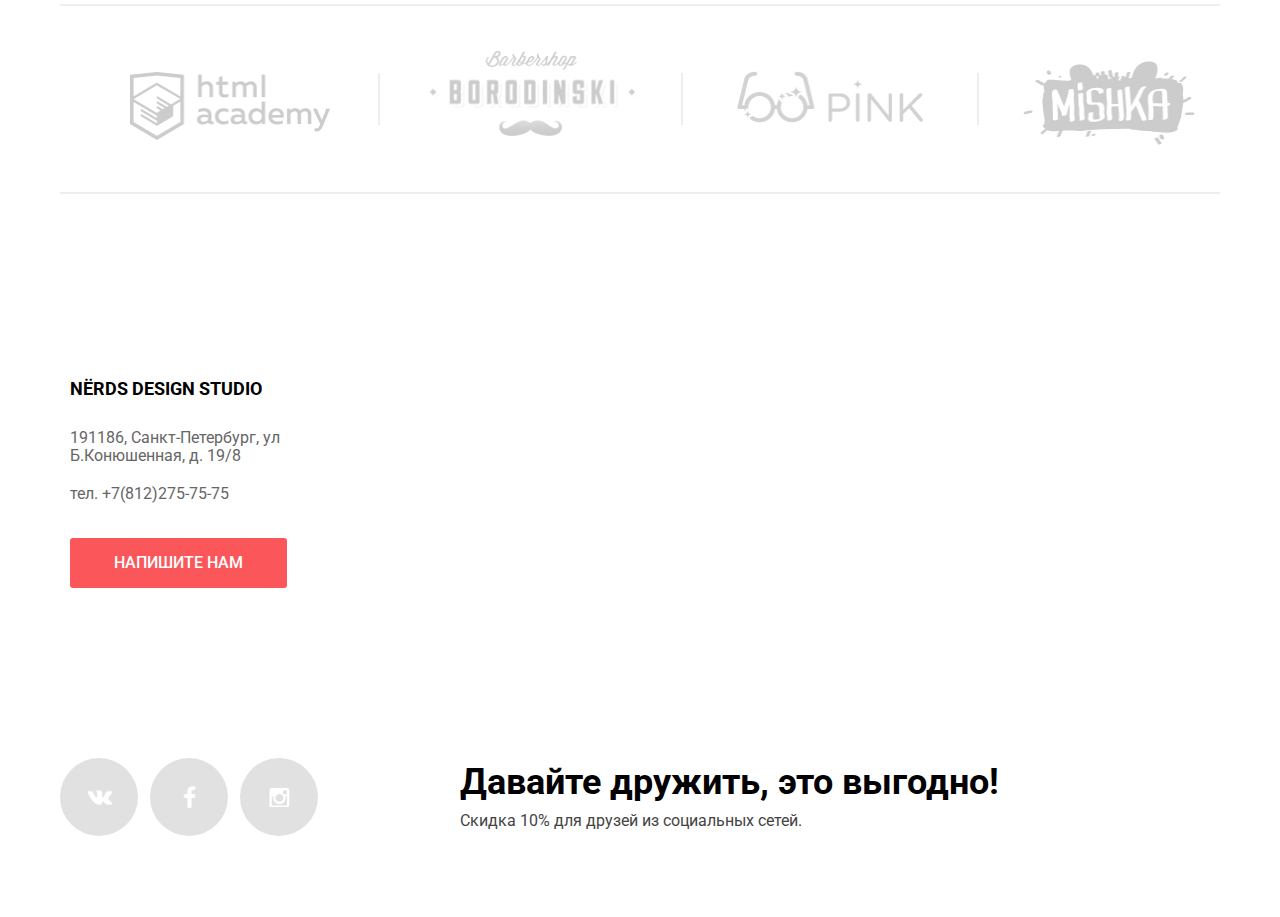
==== commit bcf679ca: "slider" ====
--- a/index.html
+++ b/index.html
@@ -89,7 +89,7 @@
           <h2 class="title-secondary advantage-title">Презентации</h2>
           <p>Вы даже не подозреваете, насколько вы изумительны!</p>
           <a class="btn" href="#">Заказать</a>
-        </li>  
+        </li>
       </ul>
       <div class="promo clearfix">
         <section class="promo-text">
@@ -154,9 +154,10 @@
     </main>
 
     <div class="map">
+      <iframe src="https://www.google.com/maps/embed?pb=!1m18!1m12!1m3!1d1998.6037999040354!2d30.322010416394033!3d59.938716271971415!2m3!1f0!2f0!3f0!3m2!1i1024!2i768!4f13.1!3m3!1m2!1s0x4696310fca5ba729%3A0xea9c53d4493c879f!2sBolshaya+Konyushennaya+ul.%2C+19%2C+Sankt-Peterburg%2C+Russia%2C+191186!5e0!3m2!1sen!2s!4v1441888483426" allowfullscreen></iframe>
       <img src="img/content/map.jpg" width="1440" height="416" alt="Карта">
       <div class="wrap">
-        <div class="mail-us">
+        <div class="mail-us"> 
           <h3 class="title-third-type mail-us-title">Nërds design studio</h3>
           <address>
           191186, Санкт-Петербург, ул Б.Конюшенная, д. 19/8
@@ -164,9 +165,6 @@
           <p>тел. +7(812)275-75-75</p>
           <a class="btn" href="#">Напишите нам</a>
         </div>
-         <a class="js-open-map" href="#">
-      	<img src="img/icons/marker.png" width="231" height="190" alt="Нёрдс">
-      </a>
       </div>
     </div>
 
@@ -186,29 +184,24 @@
     <div class="modal-content">
       <button class="modal-content-close" type="button" title="Закрыть">Закрыть</button>
       <form class="write-us" action="?" method="post" name="write-us">
-    	<fieldset class="write">
-    	  <legend class="write-us-title">Напишите нам</legend>
-    	  <div class="clearfix">
+    	  <fieldset class="write">
+    	    <legend class="write-us-title">Напишите нам</legend>
+    	    <div class="clearfix">
             <div class="pull-left">
-    		  <label for="name-field">Ваше имя:</label>
-    		  <input type="text" name="name" id="name-field" placeholder="Представьтесь,пожалуйста">
+    		      <label for="name-field">Ваше имя:</label>
+    		      <input type="text" name="name" id="name-field" placeholder="Представьтесь,пожалуйста">
             </div>
             <div class="pull-right">
-    		  <label for="e-mail-field">Ваш e-mail:</label>
-    		  <input type="email" name="e-mail" id="e-mail-field" placeholder="Для отправки ответа">
+    		      <label for="e-mail-field">Ваш e-mail:</label>
+    		      <input type="email" name="e-mail" id="e-mail-field" placeholder="Для отправки ответа">
             </div>
           </div>  
-    	  <label for="letter-field">Текст письма:</label>
-    	  <textarea name="letter" id="letter-field" placeholder="В свободной форме" rows="5"></textarea>
-    	  <button type="submit" class="btn">Отправить</button>
-    	</fieldset>
+    	    <label for="letter-field">Текст письма:</label>
+    	    <textarea name="letter" id="letter-field" placeholder="В свободной форме" rows="5"></textarea>
+    	    <button type="submit" class="btn">Отправить</button>
+    	  </fieldset>
       </form>    
     </div>
-    <div class="modal-content-map">
-      <button class="modal-content-close" type="button" title="Закрыть">Закрыть</button>
-       <iframe src="https://www.google.com/maps/embed?pb=!1m18!1m12!1m3!1d1998.6037999040354!2d30.322010416394033!3d59.938716271971415!2m3!1f0!2f0!3f0!3m2!1i1024!2i768!4f13.1!3m3!1m2!1s0x4696310fca5ba729%3A0xea9c53d4493c879f!2sBolshaya+Konyushennaya+ul.%2C+19%2C+Sankt-Peterburg%2C+Russia%2C+191186!5e0!3m2!1sen!2s!4v1441888483426" allowfullscreen></iframe>
-      <div id="yandex-map"></div>
-    </div>
-    <script src="js/script.js"> </script>
+    <script src="js/script.min.js"> </script>
   </body>
 </html>
--- a/css/style.css
+++ b/css/style.css
@@ -237,9 +237,6 @@
   min-height: 420px;
 }
 .slide {
-  position: absolute;
-  top: 0;
-  left: 0;
   width: 100%;
   height: 100%;
   overflow: hidden;
@@ -267,8 +264,7 @@
   padding: 16px 52px;
 }
 .slide-expensive {
-  display: block;
-  padding-left: 20px;
+  display: none;
   padding-top: 55px;
   padding-bottom: 80px;
   background-image: url("../img/content/slide1.png");
@@ -277,7 +273,6 @@
 }
 .slide-math {
   display: none;
-  padding-left: 20px;
   padding-top: 55px;
   padding-bottom: 80px;
   background-image: url("../img/content/slide2.png");
@@ -286,7 +281,6 @@
 }
 .slide-night {
   display: none;
-  padding-left: 20px;
   padding-top: 55px;
   padding-bottom: 80px;
   background-image: url("../img/content/slide3.png");
@@ -305,7 +299,6 @@
 }
 .advantages {
   padding: 0;
-  padding-bottom: 80px;
   margin: 0;
   margin-bottom: 40px;
   list-style: none;
@@ -314,9 +307,9 @@
 .advantage {
   position: relative;
   padding-top: 147px;
+  margin-bottom: 80px;
   float: left;
   width: 300px;
-  height: 348px;
   margin-right: 100px;
 }
 .advantage-web::before {
@@ -346,7 +339,7 @@
   height: 146px;
   background: #efc849 url("../img/content/illustration-3.jpg") no-repeat 50% 50%;
 }
-.advantage:last-child {
+.advantage:nth-child(3n) {
   margin-right: 0;
 }
 .advantage-title {
@@ -972,21 +965,17 @@
 }
 .map {
   position: relative;
+  height: 415px;
+  overflow: hidden;
+}
+.map .wrap {
+  position: absolute;
+  top: 0;
   min-height: 415px;
-  background-color: #e9e5dc;
-  overflow: hidden;
-}
-.map .wrap {
-  min-height: 415px;
-}
-.map img {
-  position: absolute;
-  top: 0;
-  bottom: 0;
-  left: 0;
-  right: 0;
-  margin: auto;
-  max-width: none;
+}
+.map iframe {
+  position: relative;
+  z-index: 1;
 }
 .mail-us {
   position: absolute;
@@ -995,6 +984,7 @@
   padding: 47px 50px;
   width: 320px;
   background-color: #fff;
+  z-index: 1;
 }
 .mail-us-title {
   padding: 0;
@@ -1018,13 +1008,6 @@
   font-size: 16px;
   line-height: 1.125;
   color: #666;
-}
-.js-open-map {
-  position: absolute;
-  top: 85px;
-  right: 222px;
-  width: 231px;
-  height: 190px;
 }
 .social-footer {
   float: left;
@@ -1141,26 +1124,13 @@
   box-shadow: 0 30px 50px rgba(0,0,0,0.7);
   z-index: 10; 
 }
-.modal-content-map {
-  position: fixed;
-  top: 50%;
-  left: 50%;
-  display: none;
-  width: 766px;
-  height: 561px;
-  margin-top: -280px;
-  margin-left: -390px;
-  background: #e9e5dc url("img/map.png");
-  border: 7px solid white;
-  box-shadow: 0 30px 50px rgba(0, 0, 0, 0.7);
-}
-.modal-content-map iframe {
-  width: 766px;
-height: 561px;
-border: none;
+.map iframe {
+  width: 100%;
+  height: 415px;
+  border: none;
 }
 .modal-content-show {
-  display: block;
+  display: block; 
   animation: bounce 0.6s;
 }
 .modal-error {
@@ -1178,10 +1148,6 @@
   cursor: pointer;
   outline: none;
 }
-.modal-content-map .modal-content-close {
-  top: 0;
-  right: -50px;
-}
 .modal-content-close::before,
 .modal-content-close::after {
   content: "";
